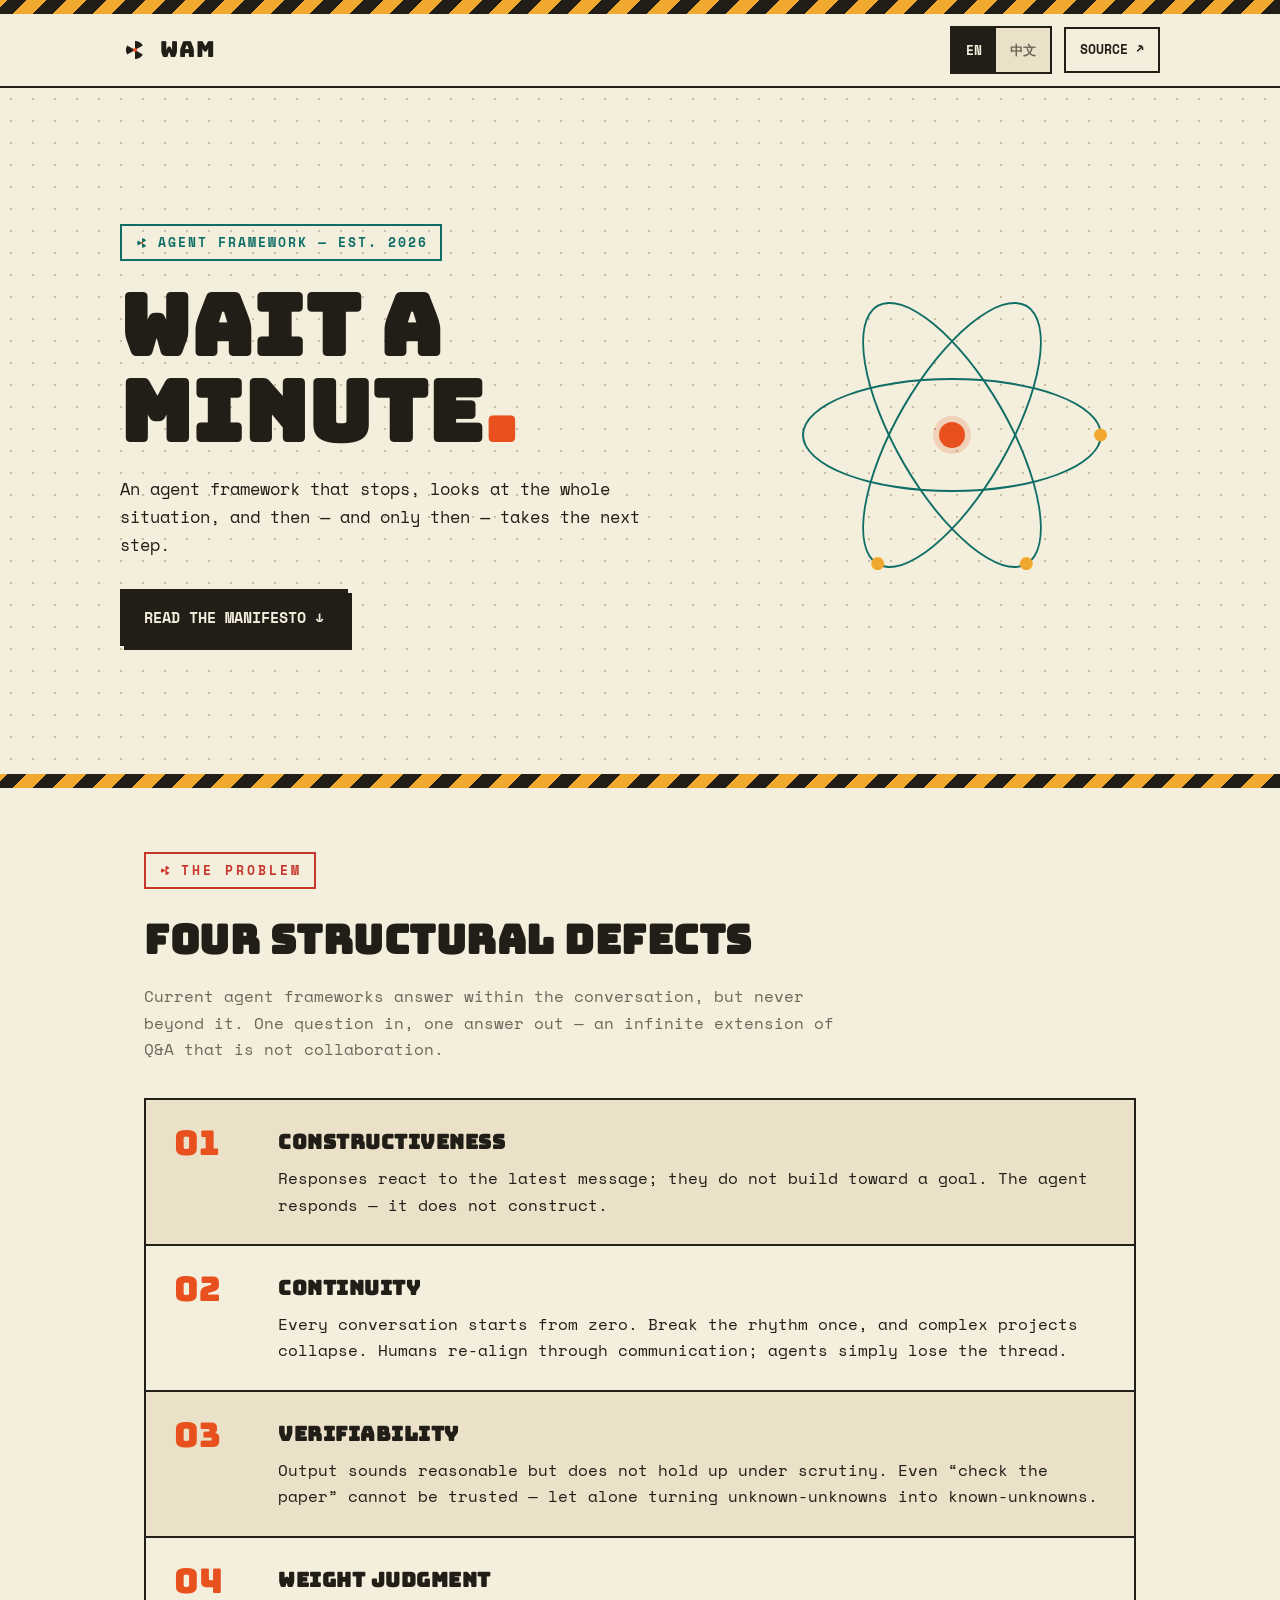
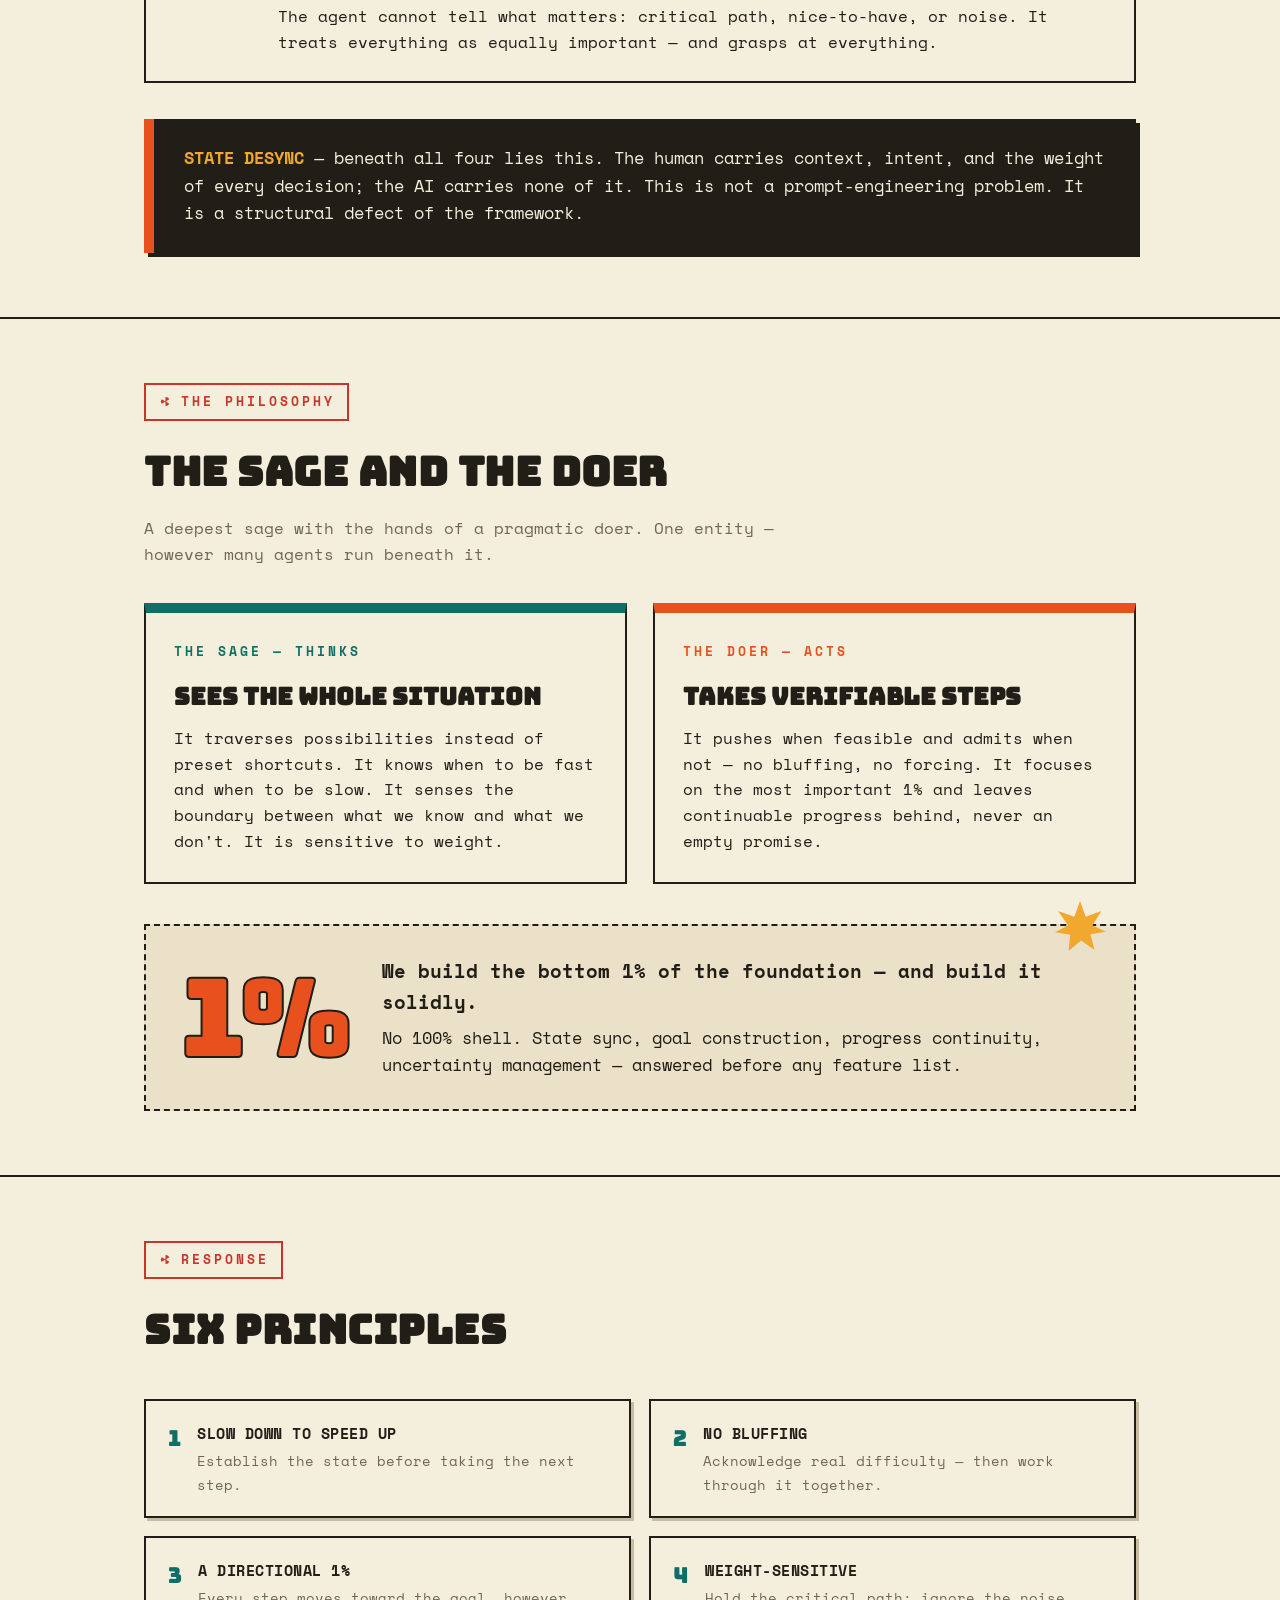
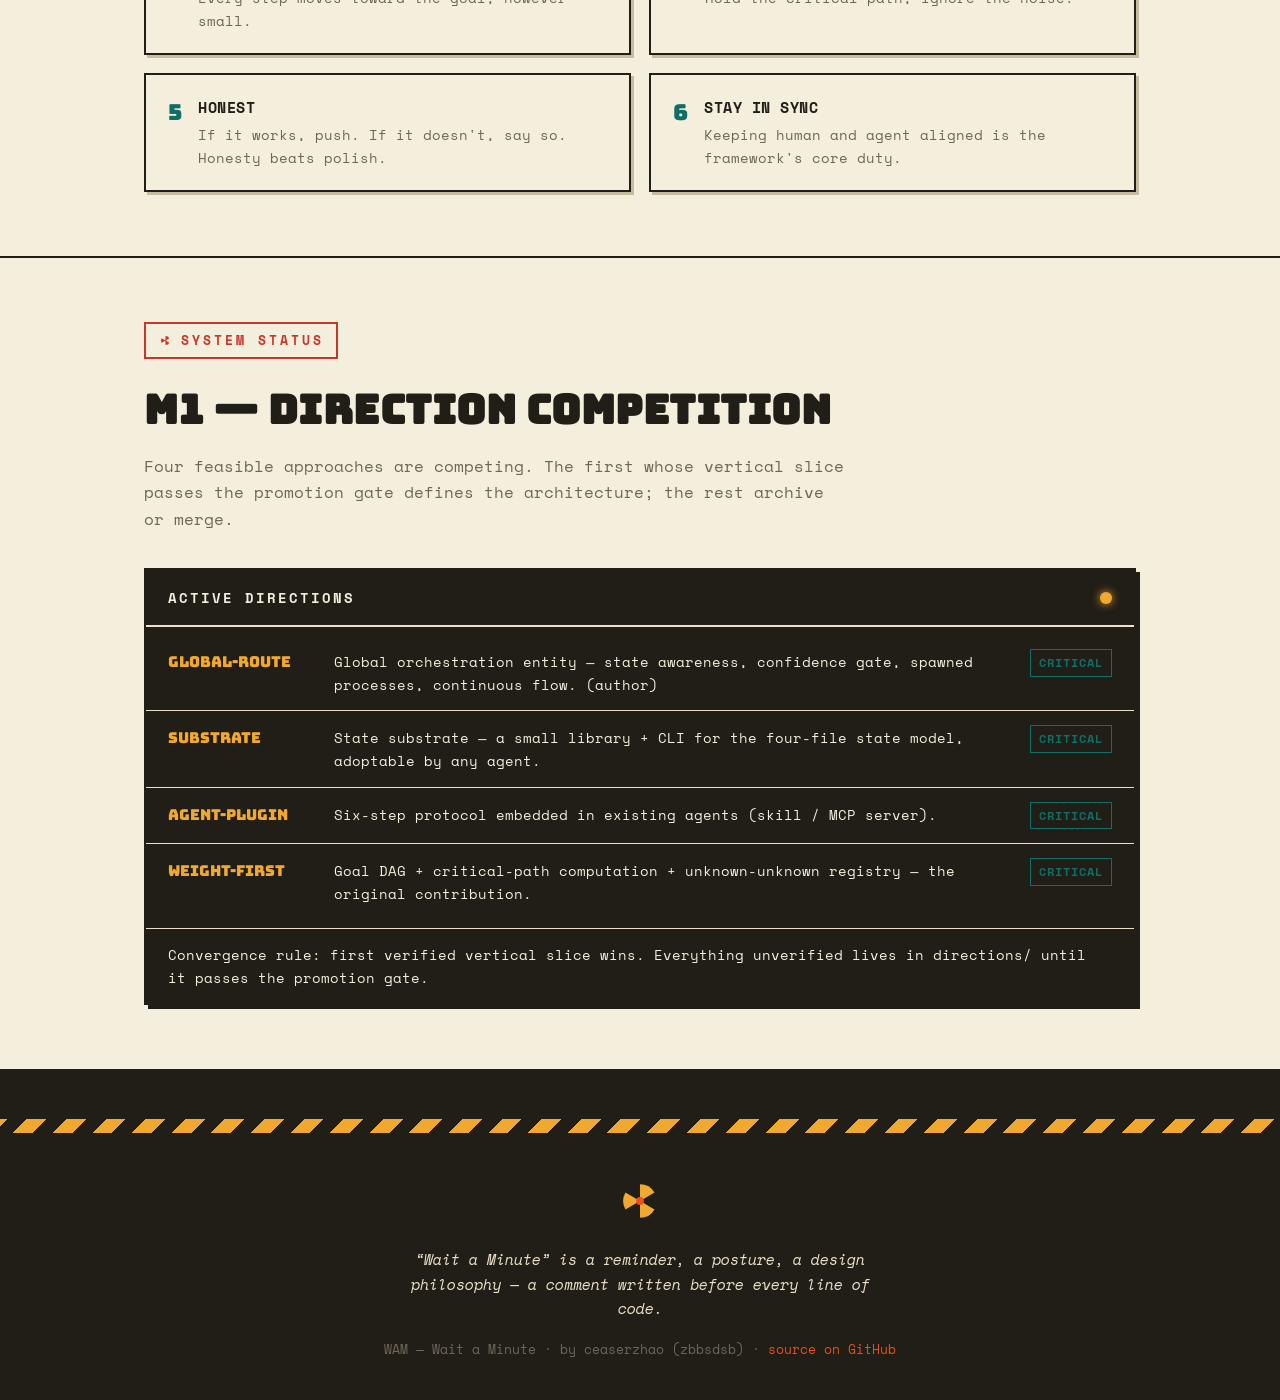
==== site/index.html @ 80192666 "Public site: bilingual (EN/中文) atompunk landing page (site/index.html) + README link" ====
<!DOCTYPE html>
<html lang="en">
<head>
<meta charset="UTF-8">
<meta name="viewport" content="width=device-width, initial-scale=1.0">
<meta name="description" content="WAM — Wait a Minute. An agent framework that stops, looks at the whole situation, and only then takes the next step.">
<title>WAM — Wait a Minute</title>
<link rel="preconnect" href="https://fonts.googleapis.com">
<link rel="preconnect" href="https://fonts.gstatic.com" crossorigin>
<link href="https://fonts.googleapis.com/css2?family=Bungee&family=Space+Mono:ital,wght@0,400;0,700;1,400&display=swap" rel="stylesheet">
<style>
  :root{
    --paper:#F4EEDC; --paper-2:#EAE1C8; --ink:#211D17; --muted:#6E6658;
    --line:#C7BCA0; --orange:#E8501E; --teal:#0F6E66; --amber:#F0A92E; --red:#C7352B;
    --mono:'Space Mono','Noto Sans SC','Microsoft YaHei',monospace;
    --display:'Bungee','Noto Sans SC','Microsoft YaHei',sans-serif;
    --shadow:4px 4px 0 var(--ink);
  }
  *{margin:0;padding:0;box-sizing:border-box;}
  html{scroll-behavior:smooth;}
  body{background:var(--paper);color:var(--ink);font-family:var(--mono);line-height:1.65;font-size:16px;}
  ::selection{background:var(--orange);color:var(--paper);}
  .container{max-width:1040px;margin:0 auto;padding:0 24px;}

  /* ---------- hazard stripes ---------- */
  .hazard{height:14px;background:repeating-linear-gradient(-45deg,var(--ink) 0 14px,var(--amber) 14px 28px);}

  /* ---------- top bar ---------- */
  .topbar{border-bottom:2px solid var(--ink);background:var(--paper);position:sticky;top:0;z-index:50;}
  .topbar-inner{display:flex;align-items:center;justify-content:space-between;gap:16px;padding:12px 0;}
  .brand{display:flex;align-items:center;gap:10px;text-decoration:none;color:var(--ink);}
  .brand svg{width:30px;height:30px;flex:none;}
  .brand-name{font-family:var(--display);font-size:22px;letter-spacing:1px;}
  .topbar-right{display:flex;align-items:center;gap:12px;}
  .lang-toggle{display:flex;border:2px solid var(--ink);background:var(--paper-2);}
  .lang-toggle button{font-family:var(--mono);font-weight:700;font-size:13px;padding:10px 14px;background:transparent;border:none;cursor:pointer;color:var(--muted);min-height:44px;}
  .lang-toggle button.active{background:var(--ink);color:var(--paper);}
  .gh-link{font-weight:700;font-size:13px;color:var(--ink);text-decoration:none;border:2px solid var(--ink);padding:10px 14px;min-height:44px;display:inline-flex;align-items:center;background:var(--paper);}
  .gh-link:hover{background:var(--orange);color:var(--paper);box-shadow:var(--shadow);transform:translate(-2px,-2px);}

  /* ---------- hero ---------- */
  .hero{position:relative;overflow:hidden;border-bottom:2px solid var(--ink);
    background-image:radial-gradient(var(--line) 1.2px, transparent 1.2px);background-size:22px 22px;}
  .hero-inner{position:relative;padding:72px 0 64px;display:grid;grid-template-columns:1.4fr 1fr;gap:40px;align-items:center;}
  .hero-kicker{display:inline-flex;align-items:center;gap:8px;font-size:13px;font-weight:700;letter-spacing:2px;color:var(--teal);border:2px solid var(--teal);padding:6px 12px;margin-bottom:22px;}
  .hero-kicker svg{width:16px;height:16px;}
  .hero h1{font-family:var(--display);font-size:clamp(44px,7vw,84px);line-height:1.02;text-transform:uppercase;letter-spacing:1px;}
  .hero h1 .dot{color:var(--orange);}
  .hero .tagline{margin-top:20px;font-size:17px;max-width:52ch;color:var(--ink);}
  .hero .cta{margin-top:30px;display:inline-flex;align-items:center;gap:10px;font-family:var(--mono);font-weight:700;font-size:15px;text-decoration:none;color:var(--paper);background:var(--ink);border:2px solid var(--ink);padding:14px 22px;box-shadow:var(--shadow);}
  .hero .cta:hover{background:var(--orange);border-color:var(--orange);transform:translate(-2px,-2px);box-shadow:6px 6px 0 var(--ink);}

  /* atom */
  .atom{justify-self:center;width:min(300px,70vw);aspect-ratio:1;position:relative;}
  .atom .nucleus{position:absolute;inset:0;margin:auto;width:26px;height:26px;border-radius:50%;background:var(--orange);box-shadow:0 0 0 6px rgba(232,80,30,.18);z-index:2;}
  .orbit-wrap{position:absolute;inset:0;}
  .orbit-wrap.a{transform:rotate(0deg);} .orbit-wrap.b{transform:rotate(60deg);} .orbit-wrap.c{transform:rotate(120deg);}
  .orbit{position:absolute;inset:0;width:100%;height:38%;top:31%;border:2px solid var(--teal);border-radius:50%;}
  .orbit::before{content:"";position:absolute;right:-7px;top:50%;width:13px;height:13px;border-radius:50%;background:var(--amber);transform:translateY(-50%);}
  .orbit-wrap.a .orbit{animation:spin 7s linear infinite;}
  .orbit-wrap.b .orbit{animation:spin 9s linear infinite reverse;}
  .orbit-wrap.c .orbit{animation:spin 11s linear infinite;}
  @keyframes spin{to{transform:rotate(360deg);}}
  @media (prefers-reduced-motion:reduce){.orbit{animation:none !important;}}

  /* ---------- sections ---------- */
  section{padding:64px 0;border-bottom:2px solid var(--ink);}
  .section-tag{display:inline-flex;align-items:center;gap:8px;font-size:13px;font-weight:700;letter-spacing:3px;color:var(--red);border:2px solid var(--red);padding:6px 12px;}
  .section-tag svg{width:15px;height:15px;}
  h2.section-title{font-family:var(--display);font-size:clamp(26px,3.6vw,40px);margin-top:18px;text-transform:uppercase;letter-spacing:.5px;}
  .section-sub{margin-top:10px;color:var(--muted);max-width:70ch;}

  /* ---------- defects ---------- */
  .defects{list-style:none;margin-top:36px;display:grid;gap:0;border:2px solid var(--ink);}
  .defects li{display:grid;grid-template-columns:84px 1fr;gap:20px;padding:26px 28px;border-bottom:2px solid var(--ink);background:var(--paper);}
  .defects li:last-child{border-bottom:none;}
  .defects li:nth-child(odd){background:var(--paper-2);}
  .defects .num{font-family:var(--display);font-size:34px;color:var(--orange);line-height:1;}
  .defects h3{font-family:var(--display);font-size:20px;letter-spacing:.5px;margin-bottom:6px;text-transform:uppercase;}
  .defects p{color:var(--ink);}
  .defects .zh-sub{display:block;color:var(--muted);font-size:14px;}

  .callout{margin-top:36px;background:var(--ink);color:var(--paper);border-left:10px solid var(--orange);padding:26px 30px;font-size:16.5px;box-shadow:var(--shadow);}
  .callout strong{color:var(--amber);}

  /* ---------- philosophy ---------- */
  .philosophy-grid{display:grid;grid-template-columns:1fr 1fr;gap:26px;margin-top:36px;}
  .panel{border:2px solid var(--ink);padding:28px;position:relative;background:var(--paper);}
  .panel.sage{border-top:10px solid var(--teal);}
  .panel.doer{border-top:10px solid var(--orange);}
  .panel .role{font-size:13px;font-weight:700;letter-spacing:3px;margin-bottom:14px;}
  .panel.sage .role{color:var(--teal);}
  .panel.doer .role{color:var(--orange);}
  .panel h3{font-family:var(--display);font-size:24px;text-transform:uppercase;margin-bottom:10px;}
  .panel p{font-size:15.5px;}
  .panel .zh-sub{display:block;color:var(--muted);font-size:14px;margin-top:8px;}

  .one-pct{margin-top:40px;display:grid;grid-template-columns:auto 1fr;gap:30px;align-items:center;border:2px dashed var(--ink);padding:30px 34px;background:var(--paper-2);position:relative;}
  .one-pct .big{font-family:var(--display);font-size:clamp(64px,9vw,110px);line-height:.9;color:var(--orange);-webkit-text-stroke:2px var(--ink);}
  .one-pct .text{font-size:16.5px;}
  .one-pct .text strong{display:block;font-size:19px;margin-bottom:6px;}
  .starburst{position:absolute;top:-26px;right:28px;width:52px;height:52px;color:var(--amber);}

  /* ---------- principles ---------- */
  .principles{list-style:none;margin-top:36px;display:grid;grid-template-columns:1fr 1fr;gap:18px;}
  .principles li{border:2px solid var(--ink);background:var(--paper);padding:20px 22px;display:flex;gap:16px;box-shadow:3px 3px 0 var(--line);}
  .principles .idx{font-family:var(--display);font-size:22px;color:var(--teal);flex:none;}
  .principles h3{font-size:15px;font-weight:700;text-transform:uppercase;letter-spacing:.5px;}
  .principles p{font-size:14px;color:var(--muted);margin-top:4px;}
  .principles .zh-sub{display:block;}

  /* ---------- status ---------- */
  .status-block{border:2px solid var(--ink);background:var(--ink);color:var(--paper);margin-top:36px;box-shadow:var(--shadow);}
  .status-head{display:flex;align-items:center;justify-content:space-between;gap:12px;padding:16px 22px;border-bottom:2px solid var(--paper-2);}
  .status-head .led{width:12px;height:12px;border-radius:50%;background:var(--amber);box-shadow:0 0 10px var(--amber);animation:blink 1.6s steps(2) infinite;}
  @keyframes blink{50%{opacity:.25;}}
  .status-head .st{font-weight:700;letter-spacing:2px;font-size:14px;}
  .status-body{padding:8px 0;}
  .dir-row{display:grid;grid-template-columns:150px 1fr auto;gap:16px;align-items:baseline;padding:14px 22px;border-bottom:1px solid var(--paper-2);}
  .dir-row:last-child{border-bottom:none;}
  .dir-row .name{font-family:var(--display);font-size:15px;color:var(--amber);}
  .dir-row .desc{font-size:14px;color:var(--paper);}
  .dir-row .w{font-size:12px;font-weight:700;letter-spacing:1px;color:var(--teal);border:1px solid var(--teal);padding:3px 8px;white-space:nowrap;}
  .status-foot{padding:14px 22px;font-size:14px;border-top:1px solid var(--paper-2);color:var(--paper);}

  /* ---------- footer ---------- */
  footer{padding:48px 0 0;background:var(--ink);color:var(--paper);}
  .footer-inner{display:flex;flex-direction:column;gap:18px;align-items:center;text-align:center;padding-bottom:40px;}
  .footer-inner .trefoil{width:56px;height:56px;color:var(--amber);}
  .footer-quote{font-size:15px;font-style:italic;color:var(--paper-2);max-width:56ch;}
  .footer-meta{font-size:13px;color:var(--muted);}
  .footer-meta a{color:var(--orange);text-decoration:none;}
  .footer-meta a:hover{text-decoration:underline;}

  /* ---------- responsive ---------- */
  @media (max-width:840px){
    .hero-inner{grid-template-columns:1fr;padding:48px 0;}
    .atom{order:-1;width:min(240px,60vw);}
    .philosophy-grid{grid-template-columns:1fr;}
    .principles{grid-template-columns:1fr;}
    .dir-row{grid-template-columns:1fr;gap:4px;}
    .defects li{grid-template-columns:1fr;gap:10px;padding:20px;}
    .one-pct{grid-template-columns:1fr;gap:12px;}
  }
</style>
</head>
<body>

<div class="hazard"></div>

<header class="topbar">
  <div class="container topbar-inner">
    <a class="brand" href="#top" aria-label="WAM home">
      <svg viewBox="0 0 100 100" aria-hidden="true">
        <g fill="currentColor">
          <path d="M50 50 L50 20 A30 30 0 0 1 75.98 35 Z"/>
          <path d="M50 50 L50 20 A30 30 0 0 1 75.98 35 Z" transform="rotate(120 50 50)"/>
          <path d="M50 50 L50 20 A30 30 0 0 1 75.98 35 Z" transform="rotate(240 50 50)"/>
        </g>
        <circle cx="50" cy="50" r="7" fill="var(--orange)"/>
      </svg>
      <span class="brand-name">WAM</span>
    </a>
    <div class="topbar-right">
      <div class="lang-toggle" role="group" aria-label="Language">
        <button id="lang-en" type="button" onclick="setLang('en')">EN</button>
        <button id="lang-zh" type="button" onclick="setLang('zh')">中文</button>
      </div>
      <a class="gh-link" href="https://github.com/zbbsdsb/WAM-Framework" target="_blank" rel="noopener" data-en="SOURCE ↗" data-zh="源码 ↗">SOURCE ↗</a>
    </div>
  </div>
</header>

<main id="top">

  <!-- ============ HERO ============ -->
  <section class="hero" style="border-bottom:none;">
    <div class="container hero-inner">
      <div>
        <span class="hero-kicker">
          <svg viewBox="0 0 100 100" aria-hidden="true"><g fill="currentColor"><path d="M50 50 L50 20 A30 30 0 0 1 75.98 35 Z"/><path d="M50 50 L50 20 A30 30 0 0 1 75.98 35 Z" transform="rotate(120 50 50)"/><path d="M50 50 L50 20 A30 30 0 0 1 75.98 35 Z" transform="rotate(240 50 50)"/></g><circle cx="50" cy="50" r="7" fill="var(--orange)"/></svg>
          <span data-en="AGENT FRAMEWORK — EST. 2026" data-zh="智能体框架 — 成立于 2026">AGENT FRAMEWORK — EST. 2026</span>
        </span>
        <h1 data-en="Wait a Minute<span class=&quot;dot&quot;>.</span>" data-zh="等一下<span class=&quot;dot&quot;>。</span>">Wait a Minute<span class="dot">.</span></h1>
        <p class="tagline" data-en="An agent framework that stops, looks at the whole situation, and then — and only then — takes the next step." data-zh="一个智能体框架：先停下来，看清整个局面，然后——只有然后——才迈出下一步。">An agent framework that stops, looks at the whole situation, and then — and only then — takes the next step.</p>
        <a class="cta" href="#problem" data-en="READ THE MANIFESTO ↓" data-zh="阅读宣言 ↓">READ THE MANIFESTO ↓</a>
      </div>
      <div class="atom" aria-hidden="true">
        <div class="orbit-wrap a"><div class="orbit"></div></div>
        <div class="orbit-wrap b"><div class="orbit"></div></div>
        <div class="orbit-wrap c"><div class="orbit"></div></div>
        <div class="nucleus"></div>
      </div>
    </div>
  </section>
  <div class="hazard"></div>

  <!-- ============ PROBLEM ============ -->
  <section id="problem">
    <div class="container">
      <span class="section-tag">
        <svg viewBox="0 0 100 100" aria-hidden="true"><g fill="currentColor"><path d="M50 50 L50 20 A30 30 0 0 1 75.98 35 Z"/><path d="M50 50 L50 20 A30 30 0 0 1 75.98 35 Z" transform="rotate(120 50 50)"/><path d="M50 50 L50 20 A30 30 0 0 1 75.98 35 Z" transform="rotate(240 50 50)"/></g><circle cx="50" cy="50" r="7" fill="var(--orange)"/></svg>
        <span data-en="THE PROBLEM" data-zh="问题">THE PROBLEM</span>
      </span>
      <h2 class="section-title" data-en="Four structural defects" data-zh="四重结构性缺陷">Four structural defects</h2>
      <p class="section-sub" data-en="Current agent frameworks answer within the conversation, but never beyond it. One question in, one answer out — an infinite extension of Q&amp;A that is not collaboration." data-zh="现有框架在对话内部回答，却从未超越对话。一问一答的无限延伸，看起来像协作，其实不是。">Current agent frameworks answer within the conversation, but never beyond it. One question in, one answer out — an infinite extension of Q&amp;A that is not collaboration.</p>

      <ol class="defects">
        <li>
          <span class="num">01</span>
          <div>
            <h3 data-en="Constructiveness" data-zh="建构性">Constructiveness</h3>
            <p data-en="Responses react to the latest message; they do not build toward a goal. The agent responds — it does not construct." data-zh="回答停留在单次对话的反应层面，缺乏对目标的逐步构建。它不“建设”，它只是“回应”。">Responses react to the latest message; they do not build toward a goal. The agent responds — it does not construct.</p>
          </div>
        </li>
        <li>
          <span class="num">02</span>
          <div>
            <h3 data-en="Continuity" data-zh="连续性">Continuity</h3>
            <p data-en="Every conversation starts from zero. Break the rhythm once, and complex projects collapse. Humans re-align through communication; agents simply lose the thread." data-zh="每次对话几乎从零开始。节奏被打乱后，复杂项目的后续推进基本泡汤。人类可以通过沟通重新对齐，AI 却做不到。">Every conversation starts from zero. Break the rhythm once, and complex projects collapse. Humans re-align through communication; agents simply lose the thread.</p>
          </div>
        </li>
        <li>
          <span class="num">03</span>
          <div>
            <h3 data-en="Verifiability" data-zh="真实可行性">Verifiability</h3>
            <p data-en="Output sounds reasonable but does not hold up under scrutiny. Even “check the paper” cannot be trusted — let alone turning unknown-unknowns into known-unknowns." data-zh="输出听起来合理，但经不起推敲。连“查论文”都难以保证准确，更不用说在设计复杂项目时把未知的未知转化为已知的未知。">Output sounds reasonable but does not hold up under scrutiny. Even “check the paper” cannot be trusted — let alone turning unknown-unknowns into known-unknowns.</p>
          </div>
        </li>
        <li>
          <span class="num">04</span>
          <div>
            <h3 data-en="Weight judgment" data-zh="对权重的判断">Weight judgment</h3>
            <p data-en="The agent cannot tell what matters: critical path, nice-to-have, or noise. It treats everything as equally important — and grasps at everything." data-zh="AI 无法区分重要程度的差别：关键路径、锦上添花、还是噪音。它对所有输入一视同仁，于是抓不住重点。">The agent cannot tell what matters: critical path, nice-to-have, or noise. It treats everything as equally important — and grasps at everything.</p>
          </div>
        </li>
      </ol>

      <div class="callout">
        <p><strong data-en="STATE DESYNC" data-zh="状态不同步">STATE DESYNC</strong>
        <span data-en=" — beneath all four lies this. The human carries context, intent, and the weight of every decision; the AI carries none of it. This is not a prompt-engineering problem. It is a structural defect of the framework." data-zh="——潜藏在四者之下。人带着上下文、意图的分量、每个决策背后的权衡；AI 什么都不知道。这不是提示工程能解决的问题。这是框架层面的结构性缺陷。"> — beneath all four lies this. The human carries context, intent, and the weight of every decision; the AI carries none of it. This is not a prompt-engineering problem. It is a structural defect of the framework.</span></p>
      </div>
    </div>
  </section>

  <!-- ============ PHILOSOPHY ============ -->
  <section id="philosophy">
    <div class="container">
      <span class="section-tag">
        <svg viewBox="0 0 100 100" aria-hidden="true"><g fill="currentColor"><path d="M50 50 L50 20 A30 30 0 0 1 75.98 35 Z"/><path d="M50 50 L50 20 A30 30 0 0 1 75.98 35 Z" transform="rotate(120 50 50)"/><path d="M50 50 L50 20 A30 30 0 0 1 75.98 35 Z" transform="rotate(240 50 50)"/></g><circle cx="50" cy="50" r="7" fill="var(--orange)"/></svg>
        <span data-en="THE PHILOSOPHY" data-zh="哲学">THE PHILOSOPHY</span>
      </span>
      <h2 class="section-title" data-en="The sage and the doer" data-zh="智者与实干家">The sage and the doer</h2>
      <p class="section-sub" data-en="A deepest sage with the hands of a pragmatic doer. One entity — however many agents run beneath it." data-zh="最深邃的智者，拥有一双实事求是的实干家的手。无论底层是几个智能体，呈现给用户的始终是同一个实体。">A deepest sage with the hands of a pragmatic doer. One entity — however many agents run beneath it.</p>

      <div class="philosophy-grid">
        <div class="panel sage">
          <div class="role" data-en="THE SAGE — THINKS" data-zh="智者——负责思考">THE SAGE — THINKS</div>
          <h3 data-en="Sees the whole situation" data-zh="看到整个局面">Sees the whole situation</h3>
          <p data-en="It traverses possibilities instead of preset shortcuts. It knows when to be fast and when to be slow. It senses the boundary between what we know and what we don't. It is sensitive to weight." data-zh="它遍历所有可能性，而不是预设捷径。它知道何时该快、何时该慢。它感知“我们知道什么”和“我们不知道什么”之间的边界。它对权重保持敏感。">It traverses possibilities instead of preset shortcuts. It knows when to be fast and when to be slow. It senses the boundary between what we know and what we don't. It is sensitive to weight.</p>
        </div>
        <div class="panel doer">
          <div class="role" data-en="THE DOER — ACTS" data-zh="实干家——负责行动">THE DOER — ACTS</div>
          <h3 data-en="Takes verifiable steps" data-zh="只做可验证的一步">Takes verifiable steps</h3>
          <p data-en="It pushes when feasible and admits when not — no bluffing, no forcing. It focuses on the most important 1% and leaves continuable progress behind, never an empty promise." data-zh="可行就推进，不可行就承认——不糊弄，不硬推。它只聚焦当前最重要的 1%，每一步都留下可延续的进展，而不是一张空头支票。">It pushes when feasible and admits when not — no bluffing, no forcing. It focuses on the most important 1% and leaves continuable progress behind, never an empty promise.</p>
        </div>
      </div>

      <div class="one-pct">
        <svg class="starburst" viewBox="0 0 100 100" aria-hidden="true">
          <polygon points="50,2 61,32 91,21 74,49 100,61 70,66 78,96 52,78 28,98 31,67 2,62 27,49 8,21 39,32" fill="currentColor"/>
        </svg>
        <div class="big">1%</div>
        <div class="text">
          <strong data-en="We build the bottom 1% of the foundation — and build it solidly." data-zh="只做底座的 1%，但把这 1% 做扎实。">We build the bottom 1% of the foundation — and build it solidly.</strong>
          <span data-en="No 100% shell. State sync, goal construction, progress continuity, uncertainty management — answered before any feature list." data-zh="不做 100% 的空壳。状态如何同步、目标如何构建、进展如何延续、不确定性如何管理——在任何一个功能清单之前，先回答这些。">No 100% shell. State sync, goal construction, progress continuity, uncertainty management — answered before any feature list.</span>
        </div>
      </div>
    </div>
  </section>

  <!-- ============ PRINCIPLES ============ -->
  <section id="principles">
    <div class="container">
      <span class="section-tag">
        <svg viewBox="0 0 100 100" aria-hidden="true"><g fill="currentColor"><path d="M50 50 L50 20 A30 30 0 0 1 75.98 35 Z"/><path d="M50 50 L50 20 A30 30 0 0 1 75.98 35 Z" transform="rotate(120 50 50)"/><path d="M50 50 L50 20 A30 30 0 0 1 75.98 35 Z" transform="rotate(240 50 50)"/></g><circle cx="50" cy="50" r="7" fill="var(--orange)"/></svg>
        <span data-en="RESPONSE" data-zh="回应">RESPONSE</span>
      </span>
      <h2 class="section-title" data-en="Six principles" data-zh="六条原则">Six principles</h2>
      <ul class="principles">
        <li><span class="idx">1</span><div><h3 data-en="Slow down to speed up" data-zh="慢下来，才能快起来">Slow down to speed up</h3><p data-en="Establish the state before taking the next step." data-zh="先搞清楚状态，再迈出下一步。">Establish the state before taking the next step.</p></div></li>
        <li><span class="idx">2</span><div><h3 data-en="No bluffing" data-zh="不糊弄">No bluffing</h3><p data-en="Acknowledge real difficulty — then work through it together." data-zh="承认真正的困难，然后和用户一起研究。">Acknowledge real difficulty — then work through it together.</p></div></li>
        <li><span class="idx">3</span><div><h3 data-en="A directional 1%" data-zh="做有方向的 1%">A directional 1%</h3><p data-en="Every step moves toward the goal, however small." data-zh="每一步都向目标靠近，即使步伐很小。">Every step moves toward the goal, however small.</p></div></li>
        <li><span class="idx">4</span><div><h3 data-en="Weight-sensitive" data-zh="对权重敏感">Weight-sensitive</h3><p data-en="Hold the critical path; ignore the noise." data-zh="抓住关键路径，忽略噪音。">Hold the critical path; ignore the noise.</p></div></li>
        <li><span class="idx">5</span><div><h3 data-en="Honest" data-zh="实事求是">Honest</h3><p data-en="If it works, push. If it doesn't, say so. Honesty beats polish." data-zh="可行就推进，不可行就承认。诚实比完美更重要。">If it works, push. If it doesn't, say so. Honesty beats polish.</p></div></li>
        <li><span class="idx">6</span><div><h3 data-en="Stay in sync" data-zh="保持同步">Stay in sync</h3><p data-en="Keeping human and agent aligned is the framework's core duty." data-zh="让人和 AI 的状态始终对齐，是框架的核心职责。">Keeping human and agent aligned is the framework's core duty.</p></div></li>
      </ul>
    </div>
  </section>

  <!-- ============ STATUS ============ -->
  <section id="status">
    <div class="container">
      <span class="section-tag">
        <svg viewBox="0 0 100 100" aria-hidden="true"><g fill="currentColor"><path d="M50 50 L50 20 A30 30 0 0 1 75.98 35 Z"/><path d="M50 50 L50 20 A30 30 0 0 1 75.98 35 Z" transform="rotate(120 50 50)"/><path d="M50 50 L50 20 A30 30 0 0 1 75.98 35 Z" transform="rotate(240 50 50)"/></g><circle cx="50" cy="50" r="7" fill="var(--orange)"/></svg>
        <span data-en="SYSTEM STATUS" data-zh="系统状态">SYSTEM STATUS</span>
      </span>
      <h2 class="section-title" data-en="M1 — direction competition" data-zh="M1 — 方向竞争">M1 — direction competition</h2>
      <p class="section-sub" data-en="Four feasible approaches are competing. The first whose vertical slice passes the promotion gate defines the architecture; the rest archive or merge." data-zh="四个可行方案正在竞争。第一个通过晋升门（验证过的垂直切片）的定义架构，其余归档或合并。">Four feasible approaches are competing. The first whose vertical slice passes the promotion gate defines the architecture; the rest archive or merge.</p>

      <div class="status-block">
        <div class="status-head">
          <span class="st" data-en="ACTIVE DIRECTIONS" data-zh="进行中的方向">ACTIVE DIRECTIONS</span>
          <span class="led" aria-hidden="true"></span>
        </div>
        <div class="status-body">
          <div class="dir-row"><span class="name">global-route</span><span class="desc" data-en="Global orchestration entity — state awareness, confidence gate, spawned processes, continuous flow. (author)" data-zh="全局编排实体——状态感知、置信度门、派生进程、交互流延续。（作者）">Global orchestration entity — state awareness, confidence gate, spawned processes, continuous flow. (author)</span><span class="w">CRITICAL</span></div>
          <div class="dir-row"><span class="name">substrate</span><span class="desc" data-en="State substrate — a small library + CLI for the four-file state model, adoptable by any agent." data-zh="状态基板——四文件状态模型的小库 + CLI，任何 agent 都可采纳。">State substrate — a small library + CLI for the four-file state model, adoptable by any agent.</span><span class="w">CRITICAL</span></div>
          <div class="dir-row"><span class="name">agent-plugin</span><span class="desc" data-en="Six-step protocol embedded in existing agents (skill / MCP server)." data-zh="六步协议嵌入现有 agent（skill / MCP server）。">Six-step protocol embedded in existing agents (skill / MCP server).</span><span class="w">CRITICAL</span></div>
          <div class="dir-row"><span class="name">weight-first</span><span class="desc" data-en="Goal DAG + critical-path computation + unknown-unknown registry — the original contribution." data-zh="目标 DAG + 关键路径计算 + 未知清单——原创贡献点。">Goal DAG + critical-path computation + unknown-unknown registry — the original contribution.</span><span class="w">CRITICAL</span></div>
        </div>
        <div class="status-foot" data-en="Convergence rule: first verified vertical slice wins. Everything unverified lives in directions/ until it passes the promotion gate." data-zh="收敛规则：第一个验证过的垂直切片胜出。未验证的一切都待在 directions/，直到通过晋升门。">Convergence rule: first verified vertical slice wins. Everything unverified lives in directions/ until it passes the promotion gate.</div>
      </div>
    </div>
  </section>

</main>

<footer>
  <div class="hazard" style="margin-bottom:40px;"></div>
  <div class="container footer-inner">
    <svg class="trefoil" viewBox="0 0 100 100" aria-hidden="true">
      <g fill="currentColor">
        <path d="M50 50 L50 20 A30 30 0 0 1 75.98 35 Z"/>
        <path d="M50 50 L50 20 A30 30 0 0 1 75.98 35 Z" transform="rotate(120 50 50)"/>
        <path d="M50 50 L50 20 A30 30 0 0 1 75.98 35 Z" transform="rotate(240 50 50)"/>
      </g>
      <circle cx="50" cy="50" r="7" fill="var(--orange)"/>
    </svg>
    <p class="footer-quote" data-en="“Wait a Minute” is a reminder, a posture, a design philosophy — a comment written before every line of code." data-zh="“Wait a Minute” 是一个提醒，一种姿态，一种设计哲学——写在每一行代码前面的注释。">“Wait a Minute” is a reminder, a posture, a design philosophy — a comment written before every line of code.</p>
    <p class="footer-meta">WAM — Wait a Minute · <span data-en="by" data-zh="作者">by</span> ceaserzhao (zbbsdsb) · <a href="https://github.com/zbbsdsb/WAM-Framework" target="_blank" rel="noopener" data-en="source on GitHub" data-zh="源码在 GitHub">source on GitHub</a></p>
  </div>
</footer>

<script>
  var KEY = 'wam-lang';
  var lang = localStorage.getItem(KEY);
  if (!lang) lang = (navigator.language || 'en').toLowerCase().indexOf('zh') === 0 ? 'zh' : 'en';

  function applyLang(l) {
    document.documentElement.lang = l === 'zh' ? 'zh-CN' : 'en';
    document.querySelectorAll('[data-en]').forEach(function (el) {
      var t = el.getAttribute('data-' + l);
      if (t !== null) el.innerHTML = t;
    });
    document.title = l === 'zh' ? 'WAM — 等一下。' : 'WAM — Wait a Minute';
    document.getElementById('lang-en').classList.toggle('active', l === 'en');
    document.getElementById('lang-zh').classList.toggle('active', l === 'zh');
    localStorage.setItem(KEY, l);
  }
  function setLang(l) { applyLang(l); }
  applyLang(lang);
</script>
</body>
</html>
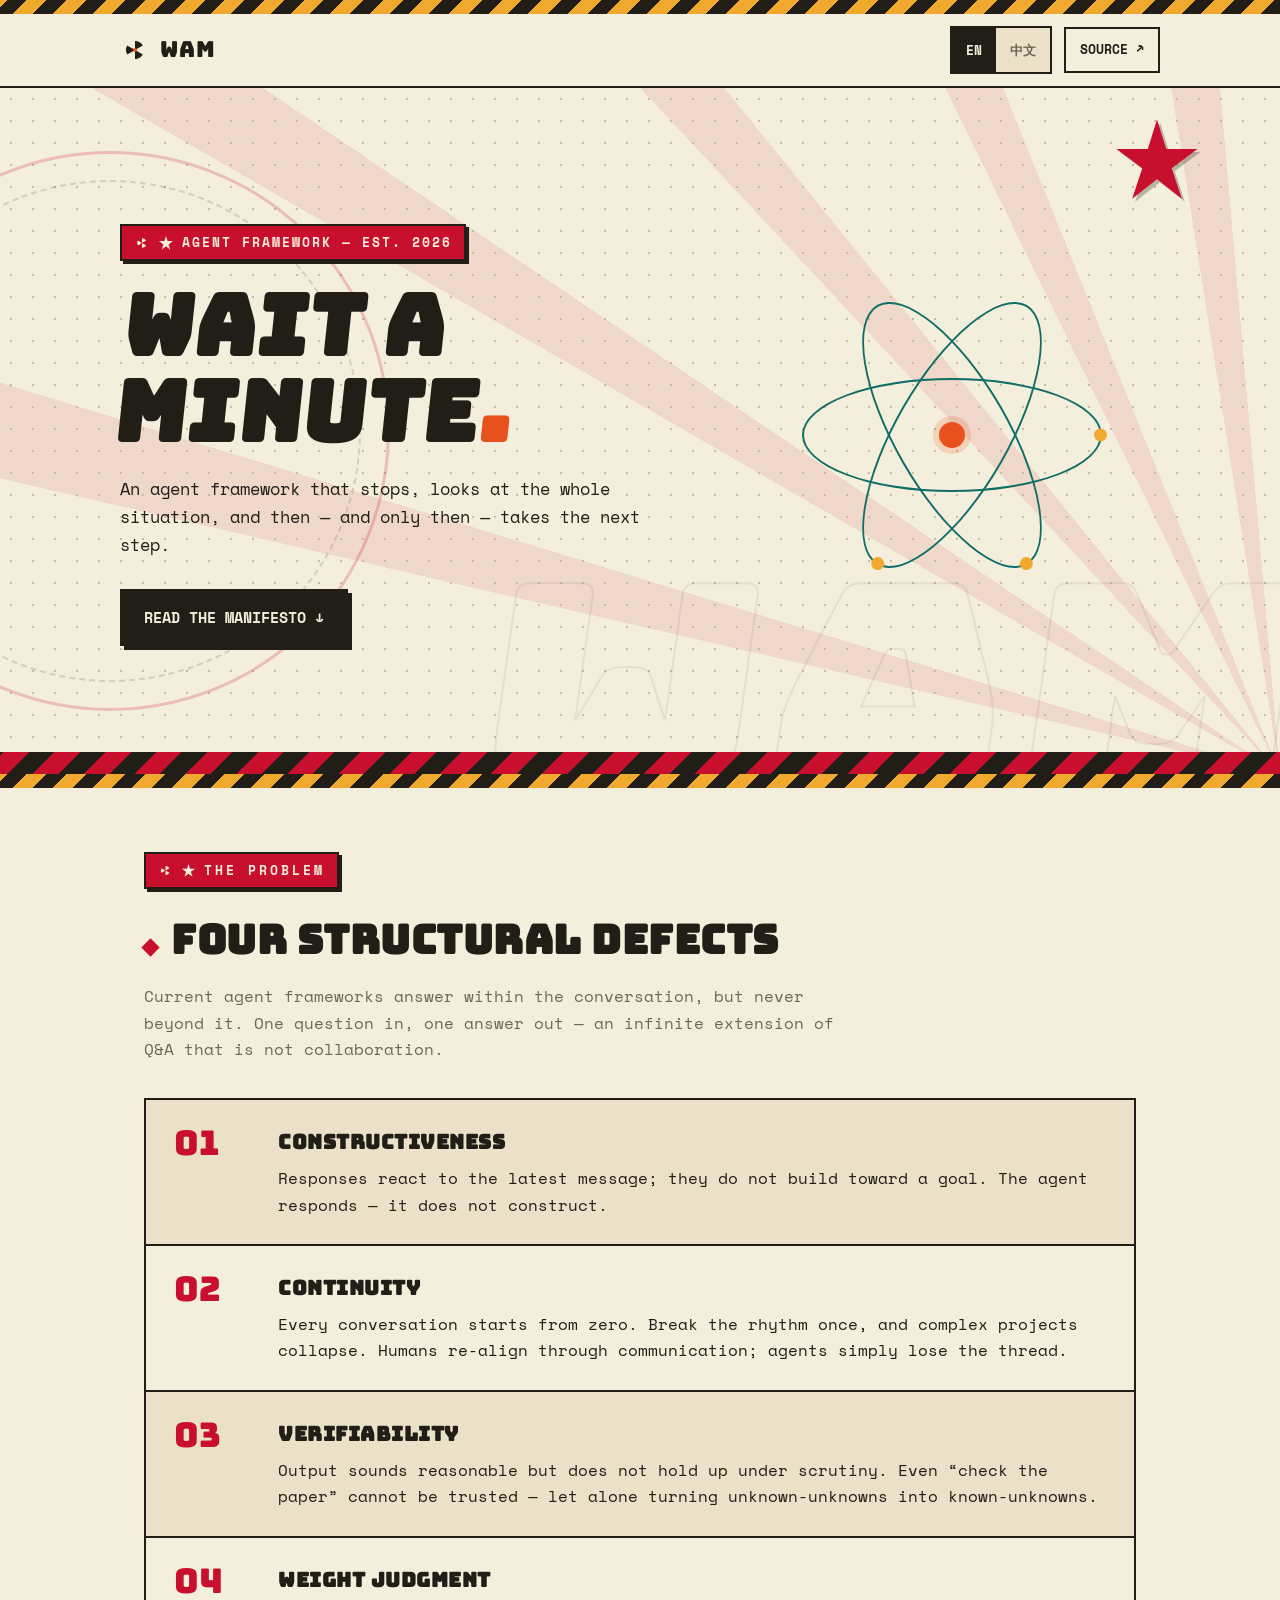
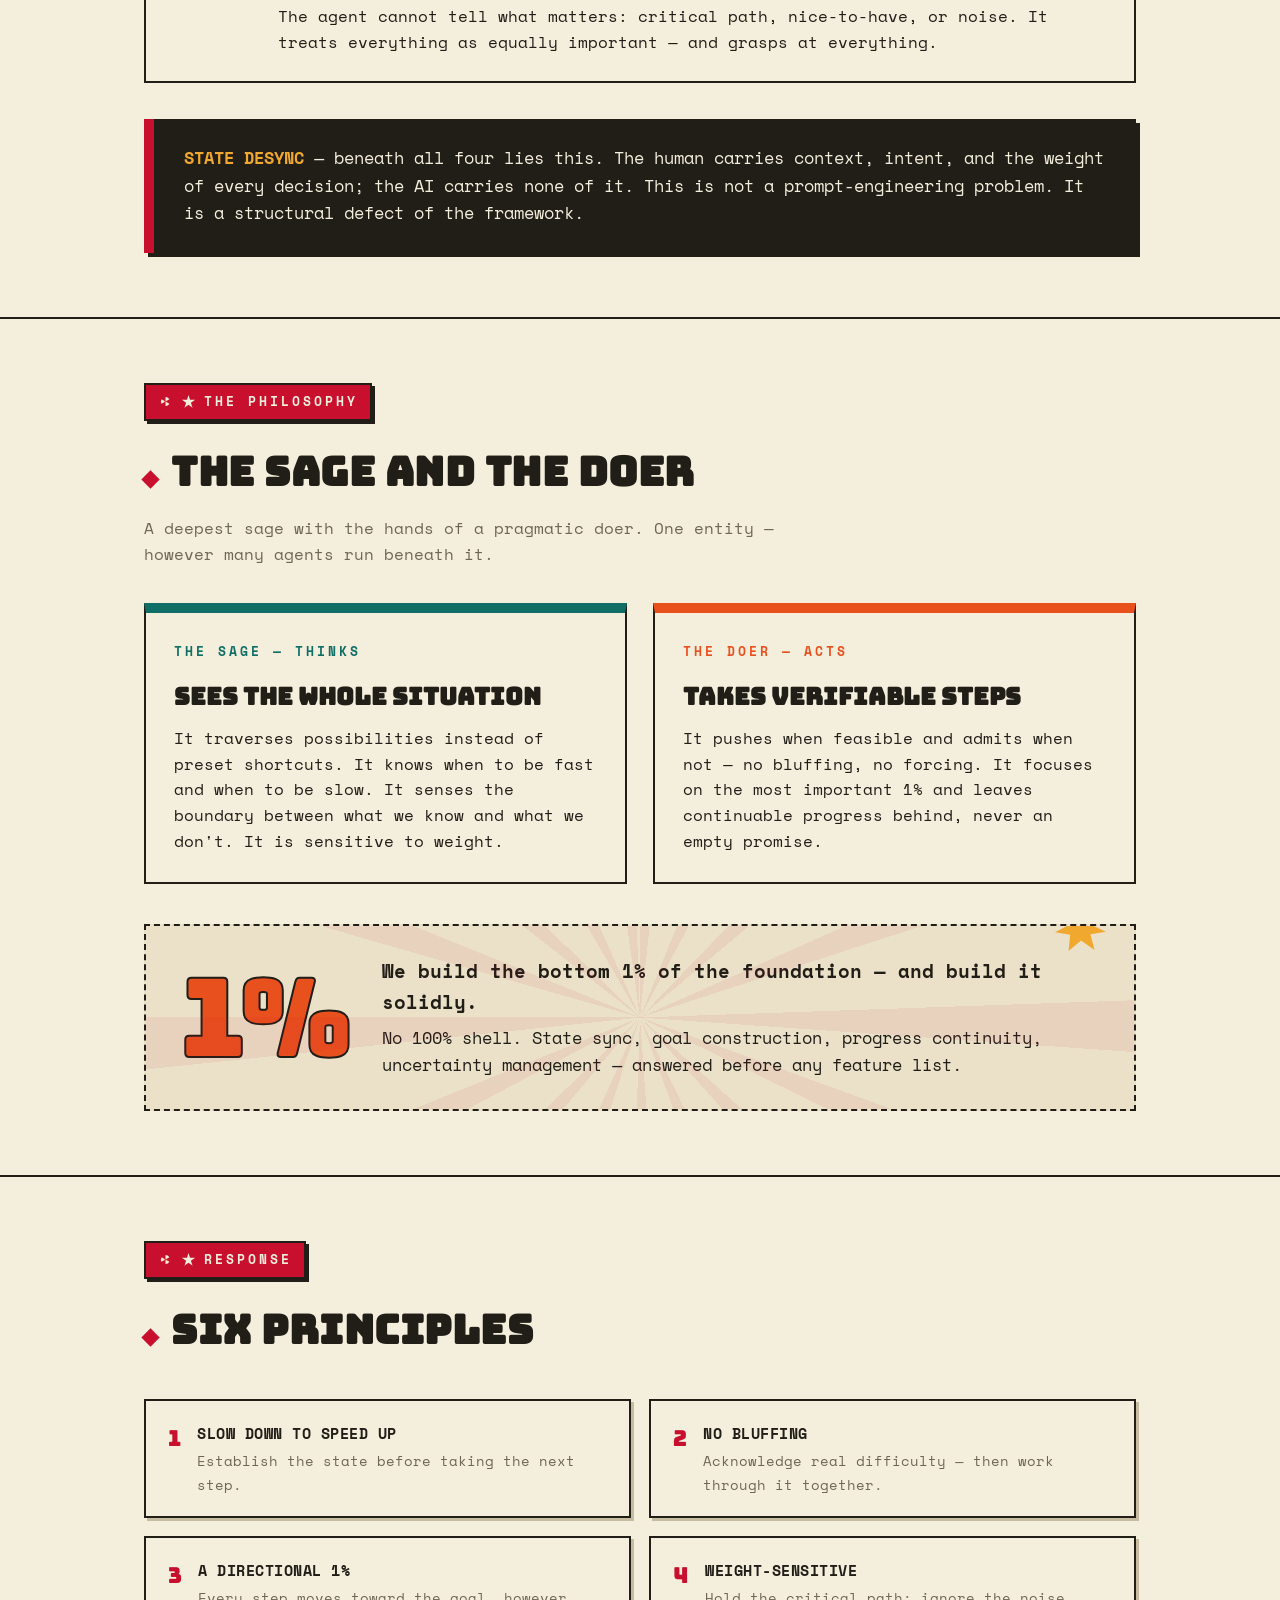
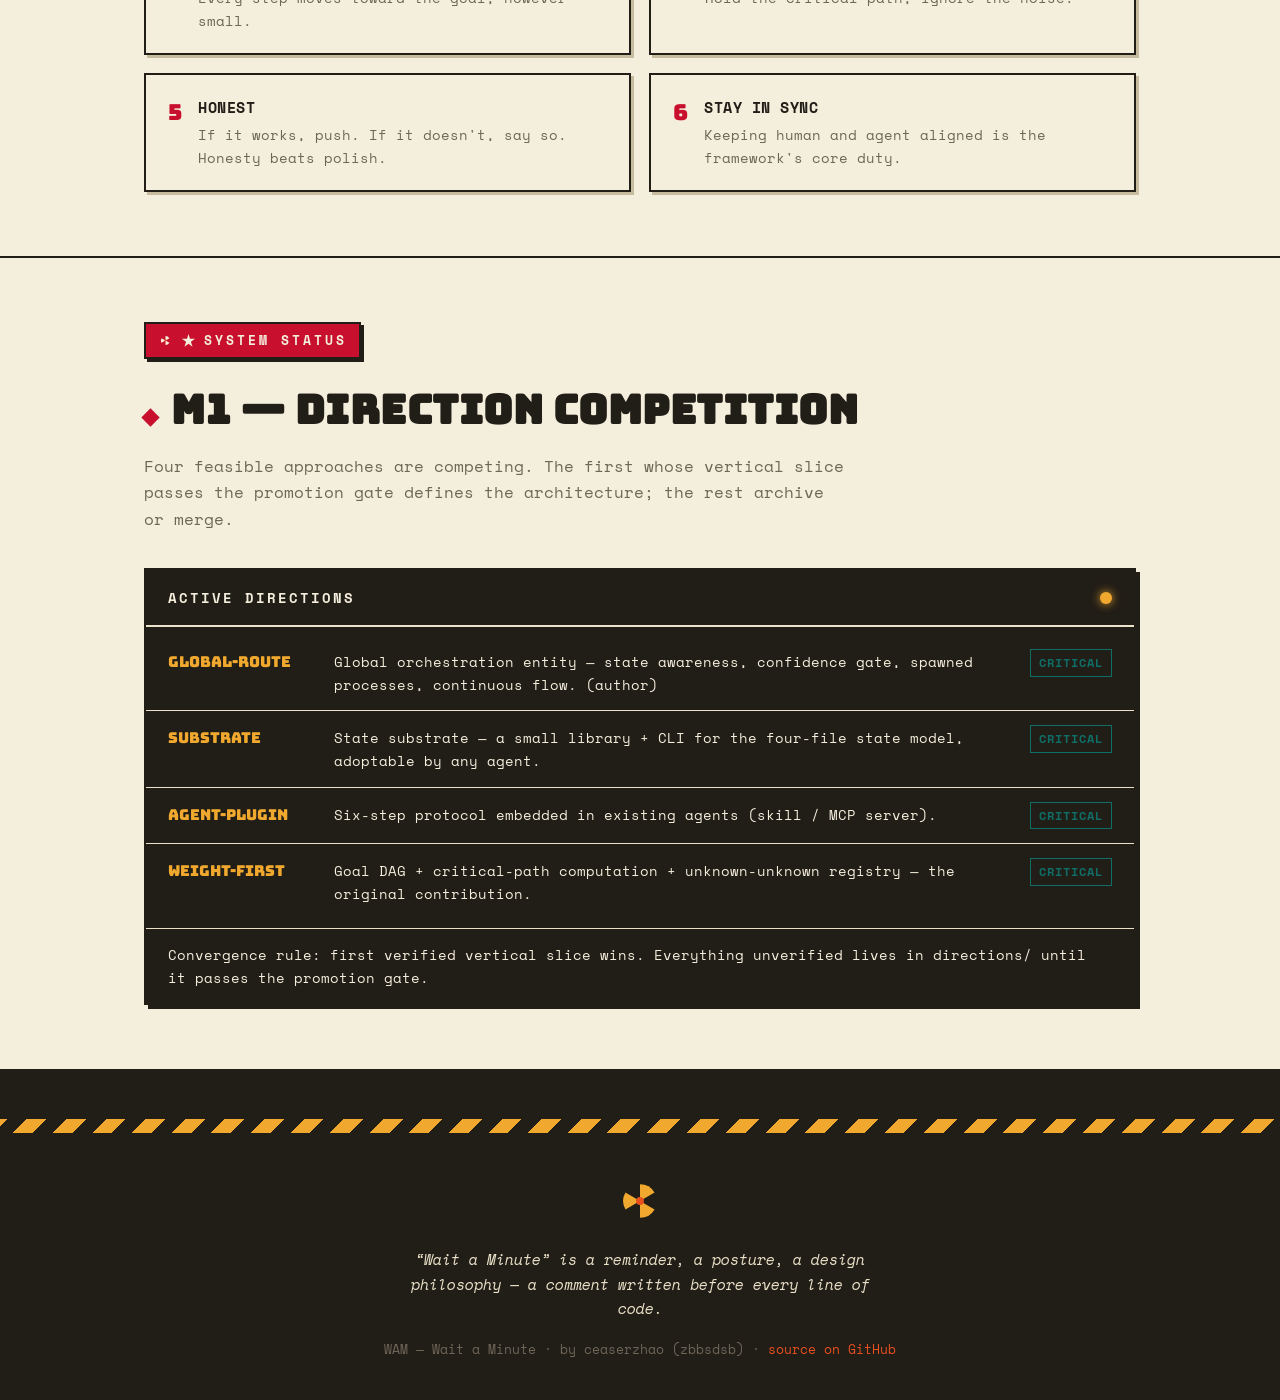
==== commit 9bbbad71: "Site v2: soviet constructivism layer — vermilion #C8102E, five-pointed stars, conic rays, diagonal s" ====
--- a/site/index.html
+++ b/site/index.html
@@ -11,7 +11,7 @@
 <style>
   :root{
     --paper:#F4EEDC; --paper-2:#EAE1C8; --ink:#211D17; --muted:#6E6658;
-    --line:#C7BCA0; --orange:#E8501E; --teal:#0F6E66; --amber:#F0A92E; --red:#C7352B;
+    --line:#C7BCA0; --orange:#E8501E; --teal:#0F6E66; --amber:#F0A92E; --red:#C8102E;
     --mono:'Space Mono','Noto Sans SC','Microsoft YaHei',monospace;
     --display:'Bungee','Noto Sans SC','Microsoft YaHei',sans-serif;
     --shadow:4px 4px 0 var(--ink);
@@ -40,15 +40,21 @@
 
   /* ---------- hero ---------- */
   .hero{position:relative;overflow:hidden;border-bottom:2px solid var(--ink);
-    background-image:radial-gradient(var(--line) 1.2px, transparent 1.2px);background-size:22px 22px;}
-  .hero-inner{position:relative;padding:72px 0 64px;display:grid;grid-template-columns:1.4fr 1fr;gap:40px;align-items:center;}
-  .hero-kicker{display:inline-flex;align-items:center;gap:8px;font-size:13px;font-weight:700;letter-spacing:2px;color:var(--teal);border:2px solid var(--teal);padding:6px 12px;margin-bottom:22px;}
+    background-image:radial-gradient(var(--line) 1.2px, transparent 1.2px),
+      repeating-conic-gradient(from 215deg at 100% 100%, rgba(200,16,46,.10) 0deg 4deg, transparent 4deg 17deg);background-size:22px 22px, auto;}
+  .hero::after{content:"";position:absolute;left:0;right:0;bottom:0;height:22px;background:repeating-linear-gradient(-45deg,var(--red) 0 18px,var(--ink) 18px 36px);z-index:0;}
+  .hero .ring{position:absolute;left:-170px;top:50%;width:560px;height:560px;transform:translateY(-50%);border:3px solid rgba(200,16,46,.22);border-radius:50%;pointer-events:none;z-index:0;}
+  .hero .ring::after{content:"";position:absolute;inset:26px;border:2px dashed rgba(33,29,23,.15);border-radius:50%;}
+  .hero .giant{position:absolute;right:-2vw;bottom:-8vw;font-family:var(--display);font-size:clamp(140px,28vw,340px);line-height:1;color:transparent;-webkit-text-stroke:2px rgba(33,29,23,.07);transform:skewX(-8deg);pointer-events:none;user-select:none;z-index:0;letter-spacing:2px;}
+  .hero .hero-star{position:absolute;top:26px;right:6%;width:92px;height:92px;pointer-events:none;z-index:0;filter:drop-shadow(3px 3px 0 rgba(33,29,23,.28));}
+  .hero-inner{position:relative;z-index:1;padding:72px 0 64px;display:grid;grid-template-columns:1.4fr 1fr;gap:40px;align-items:center;}
+  .hero-kicker{display:inline-flex;align-items:center;gap:8px;font-size:13px;font-weight:700;letter-spacing:2px;color:var(--paper);background:var(--red);border:2px solid var(--ink);padding:6px 12px;margin-bottom:22px;box-shadow:3px 3px 0 var(--ink);}
   .hero-kicker svg{width:16px;height:16px;}
-  .hero h1{font-family:var(--display);font-size:clamp(44px,7vw,84px);line-height:1.02;text-transform:uppercase;letter-spacing:1px;}
+  .hero h1{font-family:var(--display);font-size:clamp(44px,7vw,84px);line-height:1.02;text-transform:uppercase;letter-spacing:1px;transform:skewX(-6deg);}
   .hero h1 .dot{color:var(--orange);}
   .hero .tagline{margin-top:20px;font-size:17px;max-width:52ch;color:var(--ink);}
   .hero .cta{margin-top:30px;display:inline-flex;align-items:center;gap:10px;font-family:var(--mono);font-weight:700;font-size:15px;text-decoration:none;color:var(--paper);background:var(--ink);border:2px solid var(--ink);padding:14px 22px;box-shadow:var(--shadow);}
-  .hero .cta:hover{background:var(--orange);border-color:var(--orange);transform:translate(-2px,-2px);box-shadow:6px 6px 0 var(--ink);}
+  .hero .cta:hover{background:var(--red);border-color:var(--red);transform:translate(-2px,-2px);box-shadow:6px 6px 0 var(--ink);}
 
   /* atom */
   .atom{justify-self:center;width:min(300px,70vw);aspect-ratio:1;position:relative;}
@@ -65,9 +71,12 @@
 
   /* ---------- sections ---------- */
   section{padding:64px 0;border-bottom:2px solid var(--ink);}
-  .section-tag{display:inline-flex;align-items:center;gap:8px;font-size:13px;font-weight:700;letter-spacing:3px;color:var(--red);border:2px solid var(--red);padding:6px 12px;}
+  .section-tag{display:inline-flex;align-items:center;gap:8px;font-size:13px;font-weight:700;letter-spacing:3px;color:var(--paper);background:var(--red);border:2px solid var(--ink);padding:6px 12px;box-shadow:3px 3px 0 var(--ink);}
   .section-tag svg{width:15px;height:15px;}
+  .star-ic{width:15px;height:15px;flex:none;}
+  footer .star-ic{display:none;}
   h2.section-title{font-family:var(--display);font-size:clamp(26px,3.6vw,40px);margin-top:18px;text-transform:uppercase;letter-spacing:.5px;}
+  h2.section-title::before{content:"";display:inline-block;width:13px;height:13px;background:var(--red);margin-right:14px;transform:rotate(45deg);}
   .section-sub{margin-top:10px;color:var(--muted);max-width:70ch;}
 
   /* ---------- defects ---------- */
@@ -75,12 +84,12 @@
   .defects li{display:grid;grid-template-columns:84px 1fr;gap:20px;padding:26px 28px;border-bottom:2px solid var(--ink);background:var(--paper);}
   .defects li:last-child{border-bottom:none;}
   .defects li:nth-child(odd){background:var(--paper-2);}
-  .defects .num{font-family:var(--display);font-size:34px;color:var(--orange);line-height:1;}
+  .defects .num{font-family:var(--display);font-size:34px;color:var(--red);line-height:1;}
   .defects h3{font-family:var(--display);font-size:20px;letter-spacing:.5px;margin-bottom:6px;text-transform:uppercase;}
   .defects p{color:var(--ink);}
   .defects .zh-sub{display:block;color:var(--muted);font-size:14px;}
 
-  .callout{margin-top:36px;background:var(--ink);color:var(--paper);border-left:10px solid var(--orange);padding:26px 30px;font-size:16.5px;box-shadow:var(--shadow);}
+  .callout{margin-top:36px;background:var(--ink);color:var(--paper);border-left:10px solid var(--red);padding:26px 30px;font-size:16.5px;box-shadow:var(--shadow);}
   .callout strong{color:var(--amber);}
 
   /* ---------- philosophy ---------- */
@@ -95,7 +104,8 @@
   .panel p{font-size:15.5px;}
   .panel .zh-sub{display:block;color:var(--muted);font-size:14px;margin-top:8px;}
 
-  .one-pct{margin-top:40px;display:grid;grid-template-columns:auto 1fr;gap:30px;align-items:center;border:2px dashed var(--ink);padding:30px 34px;background:var(--paper-2);position:relative;}
+  .one-pct{margin-top:40px;display:grid;grid-template-columns:auto 1fr;gap:30px;align-items:center;border:2px dashed var(--ink);padding:30px 34px;background:var(--paper-2);position:relative;overflow:hidden;}
+  .one-pct::before{content:"";position:absolute;inset:0;background:repeating-conic-gradient(from 0deg, rgba(200,16,46,.07) 0deg 6deg, transparent 6deg 22deg);pointer-events:none;}
   .one-pct .big{font-family:var(--display);font-size:clamp(64px,9vw,110px);line-height:.9;color:var(--orange);-webkit-text-stroke:2px var(--ink);}
   .one-pct .text{font-size:16.5px;}
   .one-pct .text strong{display:block;font-size:19px;margin-bottom:6px;}
@@ -104,7 +114,7 @@
   /* ---------- principles ---------- */
   .principles{list-style:none;margin-top:36px;display:grid;grid-template-columns:1fr 1fr;gap:18px;}
   .principles li{border:2px solid var(--ink);background:var(--paper);padding:20px 22px;display:flex;gap:16px;box-shadow:3px 3px 0 var(--line);}
-  .principles .idx{font-family:var(--display);font-size:22px;color:var(--teal);flex:none;}
+  .principles .idx{font-family:var(--display);font-size:22px;color:var(--red);flex:none;}
   .principles h3{font-size:15px;font-weight:700;text-transform:uppercase;letter-spacing:.5px;}
   .principles p{font-size:14px;color:var(--muted);margin-top:4px;}
   .principles .zh-sub{display:block;}
@@ -136,6 +146,8 @@
   @media (max-width:840px){
     .hero-inner{grid-template-columns:1fr;padding:48px 0;}
     .atom{order:-1;width:min(240px,60vw);}
+    .hero .ring{display:none;}
+    .hero .hero-star{width:54px;height:54px;top:12px;right:4%;}
     .philosophy-grid{grid-template-columns:1fr;}
     .principles{grid-template-columns:1fr;}
     .dir-row{grid-template-columns:1fr;gap:4px;}
@@ -175,10 +187,13 @@
 
   <!-- ============ HERO ============ -->
   <section class="hero" style="border-bottom:none;">
+    <div class="ring" aria-hidden="true"></div>
+    <div class="giant" aria-hidden="true">WAM</div>
+    <svg class="hero-star" viewBox="0 0 100 100" aria-hidden="true"><polygon points="50,6 60,38 94,38 66,59 77,92 50,71 23,92 34,59 6,38 40,38" fill="var(--red)"/></svg>
     <div class="container hero-inner">
       <div>
         <span class="hero-kicker">
-          <svg viewBox="0 0 100 100" aria-hidden="true"><g fill="currentColor"><path d="M50 50 L50 20 A30 30 0 0 1 75.98 35 Z"/><path d="M50 50 L50 20 A30 30 0 0 1 75.98 35 Z" transform="rotate(120 50 50)"/><path d="M50 50 L50 20 A30 30 0 0 1 75.98 35 Z" transform="rotate(240 50 50)"/></g><circle cx="50" cy="50" r="7" fill="var(--orange)"/></svg>
+          <svg viewBox="0 0 100 100" aria-hidden="true"><g fill="currentColor"><path d="M50 50 L50 20 A30 30 0 0 1 75.98 35 Z"/><path d="M50 50 L50 20 A30 30 0 0 1 75.98 35 Z" transform="rotate(120 50 50)"/><path d="M50 50 L50 20 A30 30 0 0 1 75.98 35 Z" transform="rotate(240 50 50)"/></g><circle cx="50" cy="50" r="7" fill="var(--orange)"/></svg><svg class="star-ic" viewBox="0 0 100 100" aria-hidden="true"><polygon points="50,6 60,38 94,38 66,59 77,92 50,71 23,92 34,59 6,38 40,38" fill="currentColor"/></svg>
           <span data-en="AGENT FRAMEWORK — EST. 2026" data-zh="智能体框架 — 成立于 2026">AGENT FRAMEWORK — EST. 2026</span>
         </span>
         <h1 data-en="Wait a Minute<span class=&quot;dot&quot;>.</span>" data-zh="等一下<span class=&quot;dot&quot;>。</span>">Wait a Minute<span class="dot">.</span></h1>
@@ -199,7 +214,7 @@
   <section id="problem">
     <div class="container">
       <span class="section-tag">
-        <svg viewBox="0 0 100 100" aria-hidden="true"><g fill="currentColor"><path d="M50 50 L50 20 A30 30 0 0 1 75.98 35 Z"/><path d="M50 50 L50 20 A30 30 0 0 1 75.98 35 Z" transform="rotate(120 50 50)"/><path d="M50 50 L50 20 A30 30 0 0 1 75.98 35 Z" transform="rotate(240 50 50)"/></g><circle cx="50" cy="50" r="7" fill="var(--orange)"/></svg>
+        <svg viewBox="0 0 100 100" aria-hidden="true"><g fill="currentColor"><path d="M50 50 L50 20 A30 30 0 0 1 75.98 35 Z"/><path d="M50 50 L50 20 A30 30 0 0 1 75.98 35 Z" transform="rotate(120 50 50)"/><path d="M50 50 L50 20 A30 30 0 0 1 75.98 35 Z" transform="rotate(240 50 50)"/></g><circle cx="50" cy="50" r="7" fill="var(--orange)"/></svg><svg class="star-ic" viewBox="0 0 100 100" aria-hidden="true"><polygon points="50,6 60,38 94,38 66,59 77,92 50,71 23,92 34,59 6,38 40,38" fill="currentColor"/></svg>
         <span data-en="THE PROBLEM" data-zh="问题">THE PROBLEM</span>
       </span>
       <h2 class="section-title" data-en="Four structural defects" data-zh="四重结构性缺陷">Four structural defects</h2>
@@ -247,7 +262,7 @@
   <section id="philosophy">
     <div class="container">
       <span class="section-tag">
-        <svg viewBox="0 0 100 100" aria-hidden="true"><g fill="currentColor"><path d="M50 50 L50 20 A30 30 0 0 1 75.98 35 Z"/><path d="M50 50 L50 20 A30 30 0 0 1 75.98 35 Z" transform="rotate(120 50 50)"/><path d="M50 50 L50 20 A30 30 0 0 1 75.98 35 Z" transform="rotate(240 50 50)"/></g><circle cx="50" cy="50" r="7" fill="var(--orange)"/></svg>
+        <svg viewBox="0 0 100 100" aria-hidden="true"><g fill="currentColor"><path d="M50 50 L50 20 A30 30 0 0 1 75.98 35 Z"/><path d="M50 50 L50 20 A30 30 0 0 1 75.98 35 Z" transform="rotate(120 50 50)"/><path d="M50 50 L50 20 A30 30 0 0 1 75.98 35 Z" transform="rotate(240 50 50)"/></g><circle cx="50" cy="50" r="7" fill="var(--orange)"/></svg><svg class="star-ic" viewBox="0 0 100 100" aria-hidden="true"><polygon points="50,6 60,38 94,38 66,59 77,92 50,71 23,92 34,59 6,38 40,38" fill="currentColor"/></svg>
         <span data-en="THE PHILOSOPHY" data-zh="哲学">THE PHILOSOPHY</span>
       </span>
       <h2 class="section-title" data-en="The sage and the doer" data-zh="智者与实干家">The sage and the doer</h2>
@@ -283,7 +298,7 @@
   <section id="principles">
     <div class="container">
       <span class="section-tag">
-        <svg viewBox="0 0 100 100" aria-hidden="true"><g fill="currentColor"><path d="M50 50 L50 20 A30 30 0 0 1 75.98 35 Z"/><path d="M50 50 L50 20 A30 30 0 0 1 75.98 35 Z" transform="rotate(120 50 50)"/><path d="M50 50 L50 20 A30 30 0 0 1 75.98 35 Z" transform="rotate(240 50 50)"/></g><circle cx="50" cy="50" r="7" fill="var(--orange)"/></svg>
+        <svg viewBox="0 0 100 100" aria-hidden="true"><g fill="currentColor"><path d="M50 50 L50 20 A30 30 0 0 1 75.98 35 Z"/><path d="M50 50 L50 20 A30 30 0 0 1 75.98 35 Z" transform="rotate(120 50 50)"/><path d="M50 50 L50 20 A30 30 0 0 1 75.98 35 Z" transform="rotate(240 50 50)"/></g><circle cx="50" cy="50" r="7" fill="var(--orange)"/></svg><svg class="star-ic" viewBox="0 0 100 100" aria-hidden="true"><polygon points="50,6 60,38 94,38 66,59 77,92 50,71 23,92 34,59 6,38 40,38" fill="currentColor"/></svg>
         <span data-en="RESPONSE" data-zh="回应">RESPONSE</span>
       </span>
       <h2 class="section-title" data-en="Six principles" data-zh="六条原则">Six principles</h2>
@@ -302,7 +317,7 @@
   <section id="status">
     <div class="container">
       <span class="section-tag">
-        <svg viewBox="0 0 100 100" aria-hidden="true"><g fill="currentColor"><path d="M50 50 L50 20 A30 30 0 0 1 75.98 35 Z"/><path d="M50 50 L50 20 A30 30 0 0 1 75.98 35 Z" transform="rotate(120 50 50)"/><path d="M50 50 L50 20 A30 30 0 0 1 75.98 35 Z" transform="rotate(240 50 50)"/></g><circle cx="50" cy="50" r="7" fill="var(--orange)"/></svg>
+        <svg viewBox="0 0 100 100" aria-hidden="true"><g fill="currentColor"><path d="M50 50 L50 20 A30 30 0 0 1 75.98 35 Z"/><path d="M50 50 L50 20 A30 30 0 0 1 75.98 35 Z" transform="rotate(120 50 50)"/><path d="M50 50 L50 20 A30 30 0 0 1 75.98 35 Z" transform="rotate(240 50 50)"/></g><circle cx="50" cy="50" r="7" fill="var(--orange)"/></svg><svg class="star-ic" viewBox="0 0 100 100" aria-hidden="true"><polygon points="50,6 60,38 94,38 66,59 77,92 50,71 23,92 34,59 6,38 40,38" fill="currentColor"/></svg>
         <span data-en="SYSTEM STATUS" data-zh="系统状态">SYSTEM STATUS</span>
       </span>
       <h2 class="section-title" data-en="M1 — direction competition" data-zh="M1 — 方向竞争">M1 — direction competition</h2>
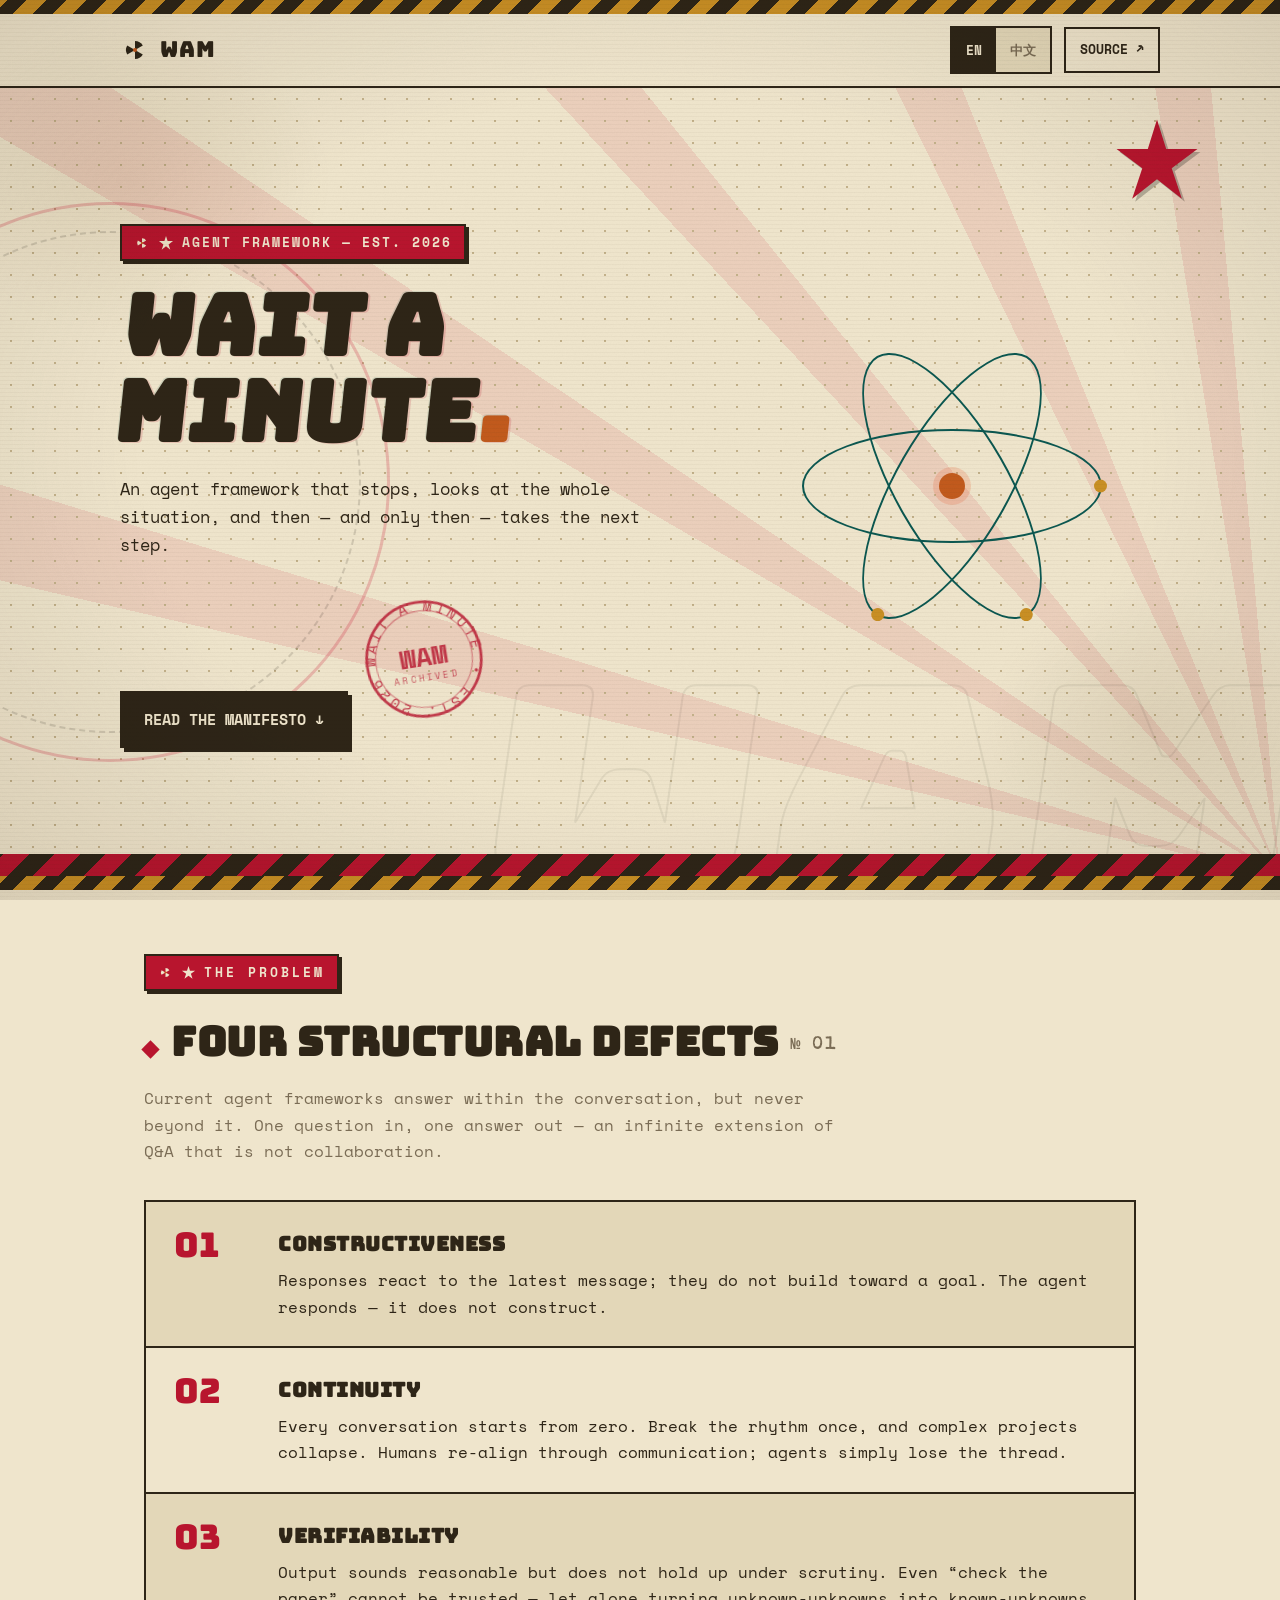
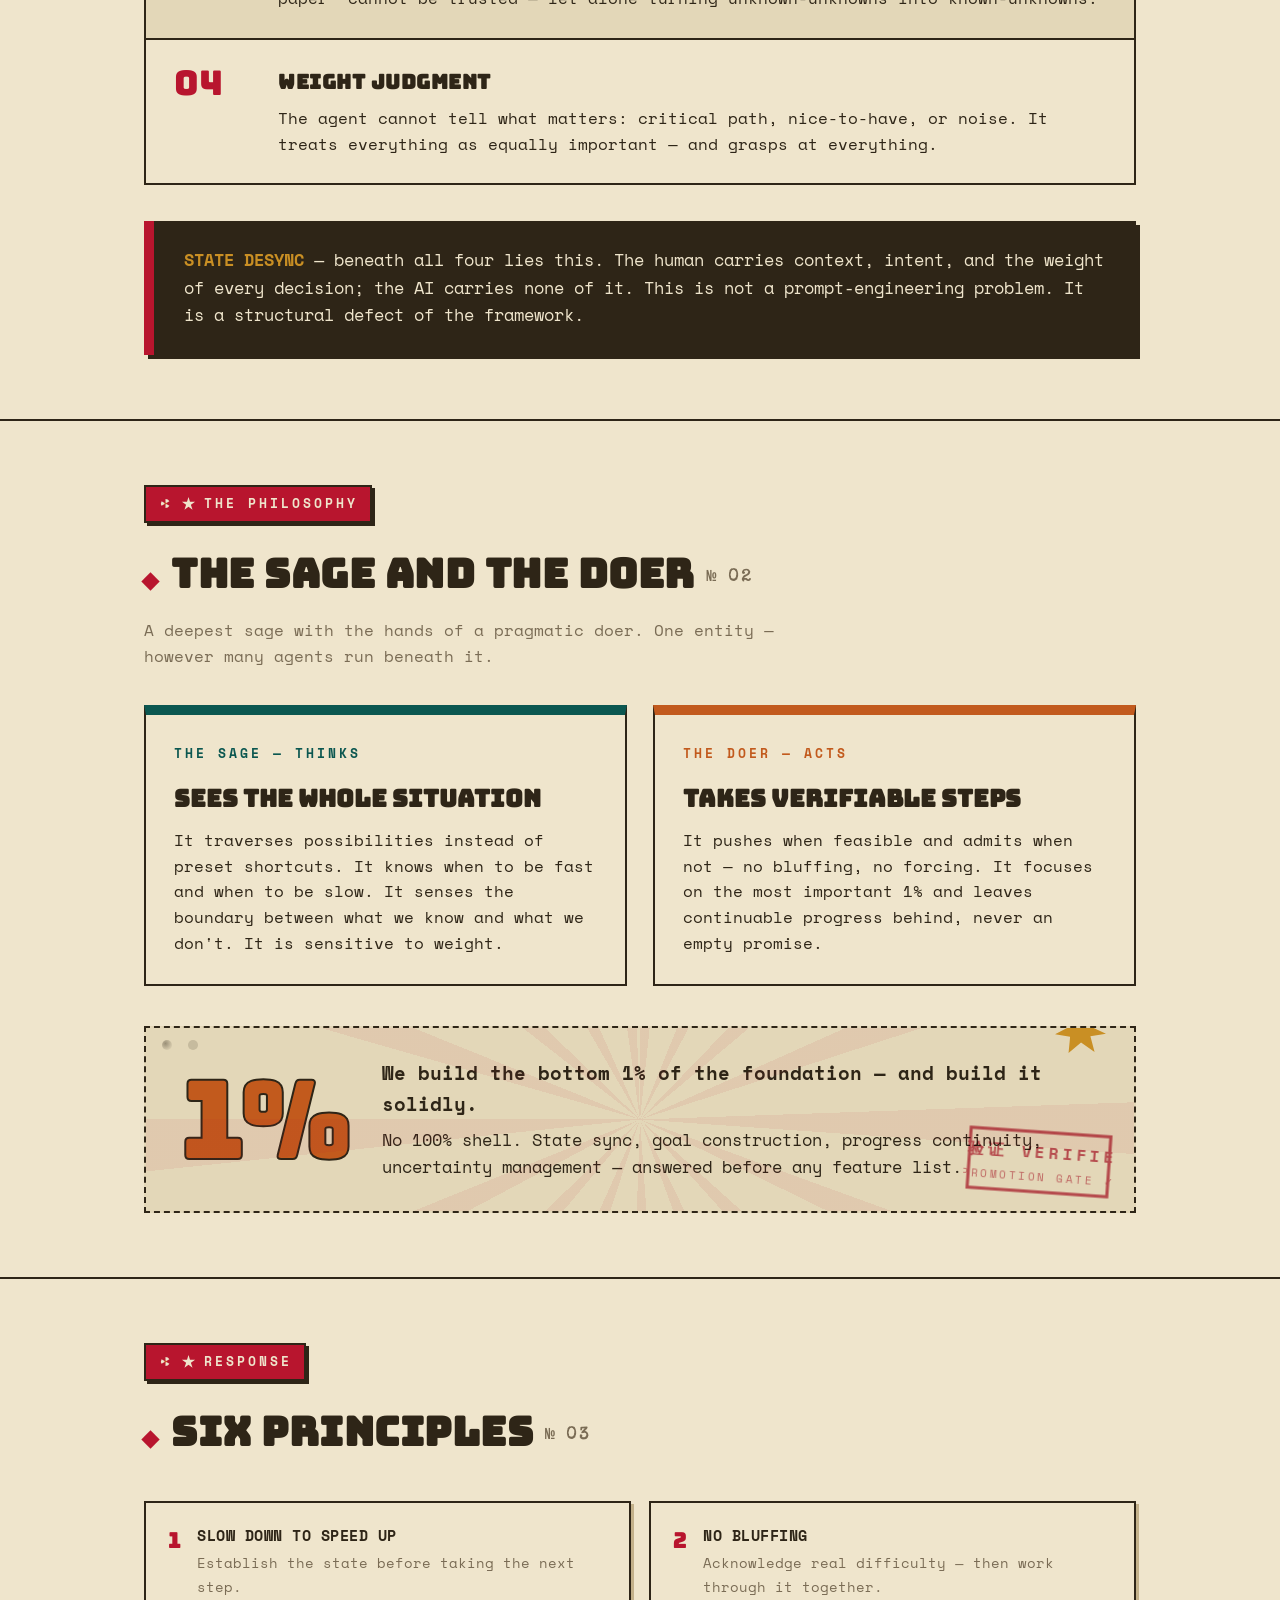
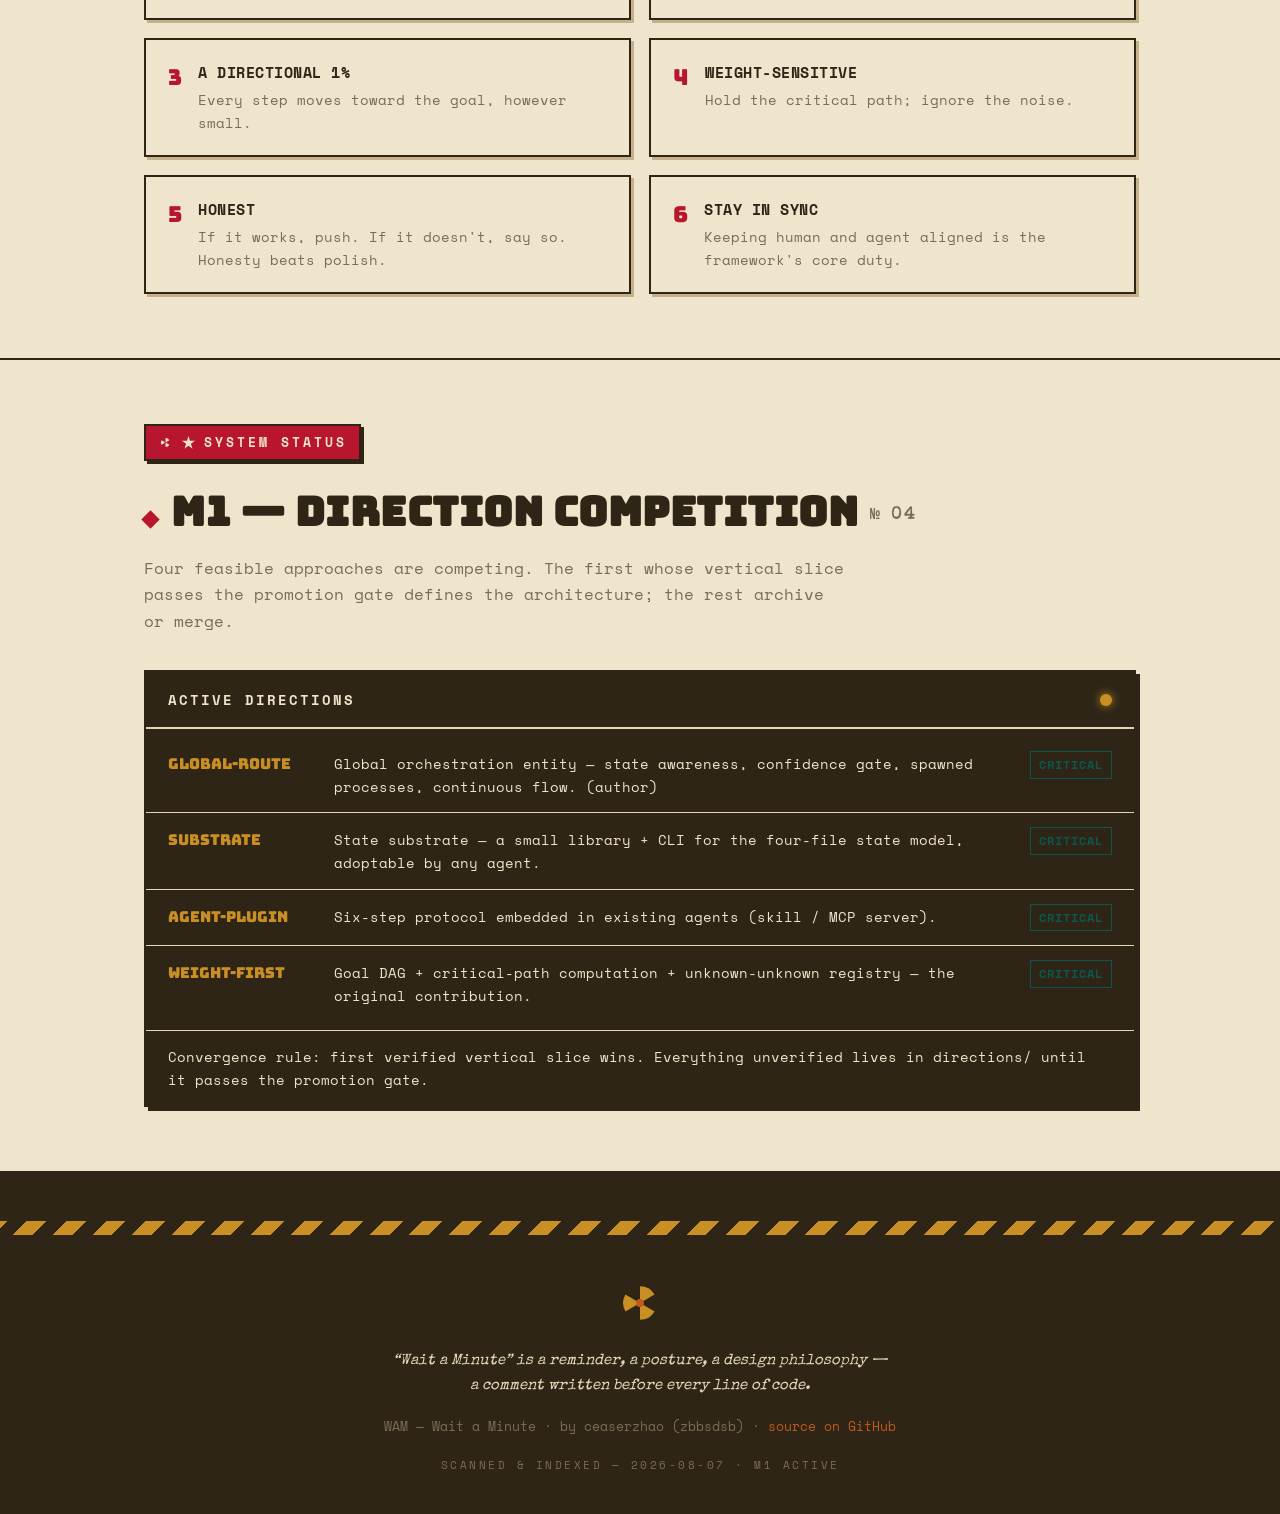
==== commit 7fbd0466: "Site v3: age layer — faded palette, grain/scanline/vignette, typewriter type, archive stamps, file n" ====
--- a/site/index.html
+++ b/site/index.html
@@ -7,19 +7,30 @@
 <title>WAM — Wait a Minute</title>
 <link rel="preconnect" href="https://fonts.googleapis.com">
 <link rel="preconnect" href="https://fonts.gstatic.com" crossorigin>
-<link href="https://fonts.googleapis.com/css2?family=Bungee&family=Space+Mono:ital,wght@0,400;0,700;1,400&display=swap" rel="stylesheet">
+<link href="https://fonts.googleapis.com/css2?family=Bungee&family=Space+Mono:ital,wght@0,400;0,700;1,400&family=Special+Elite&display=swap" rel="stylesheet">
 <style>
   :root{
-    --paper:#F4EEDC; --paper-2:#EAE1C8; --ink:#211D17; --muted:#6E6658;
-    --line:#C7BCA0; --orange:#E8501E; --teal:#0F6E66; --amber:#F0A92E; --red:#C8102E;
+    --paper:#EFE5CC; --paper-2:#E3D7B8; --ink:#2E2517; --muted:#7A6C55;
+    --line:#C3B18A; --orange:#C25A1D; --teal:#0B5750; --amber:#C98F24; --red:#B8152E;
     --mono:'Space Mono','Noto Sans SC','Microsoft YaHei',monospace;
     --display:'Bungee','Noto Sans SC','Microsoft YaHei',sans-serif;
+    --typewriter:'Special Elite','Space Mono','Noto Sans SC','Microsoft YaHei',monospace;
     --shadow:4px 4px 0 var(--ink);
   }
   *{margin:0;padding:0;box-sizing:border-box;}
   html{scroll-behavior:smooth;}
   body{background:var(--paper);color:var(--ink);font-family:var(--mono);line-height:1.65;font-size:16px;}
   ::selection{background:var(--orange);color:var(--paper);}
+
+  /* ---------- age overlay: scanlines + grain + vignette + stains ---------- */
+  body::before{content:"";position:fixed;inset:0;pointer-events:none;z-index:9998;
+    background:repeating-linear-gradient(0deg, transparent 0 3px, rgba(46,37,23,.03) 3px 4px);}
+  body::after{content:"";position:fixed;inset:0;pointer-events:none;z-index:9999;mix-blend-mode:multiply;opacity:.85;
+    background-image:
+      url("data:image/svg+xml;utf8,<svg xmlns='http://www.w3.org/2000/svg' width='240' height='240'><filter id='n'><feTurbulence type='fractalNoise' baseFrequency='0.9' numOctaves='2'/><feColorMatrix type='saturate' values='0'/><feComponentTransfer><feFuncA type='linear' slope='0.055'/></feComponentTransfer></filter><rect width='100%' height='100%' filter='url(%23n)'/></svg>"),
+      radial-gradient(ellipse at center, transparent 55%, rgba(58,40,20,.14) 100%),
+      radial-gradient(ellipse 340px 260px at 10% 20%, rgba(122,90,40,.10), transparent 60%),
+      radial-gradient(ellipse 280px 220px at 90% 80%, rgba(100,70,30,.09), transparent 60%);}
   .container{max-width:1040px;margin:0 auto;padding:0 24px;}
 
   /* ---------- hazard stripes ---------- */
@@ -50,7 +61,8 @@
   .hero-inner{position:relative;z-index:1;padding:72px 0 64px;display:grid;grid-template-columns:1.4fr 1fr;gap:40px;align-items:center;}
   .hero-kicker{display:inline-flex;align-items:center;gap:8px;font-size:13px;font-weight:700;letter-spacing:2px;color:var(--paper);background:var(--red);border:2px solid var(--ink);padding:6px 12px;margin-bottom:22px;box-shadow:3px 3px 0 var(--ink);}
   .hero-kicker svg{width:16px;height:16px;}
-  .hero h1{font-family:var(--display);font-size:clamp(44px,7vw,84px);line-height:1.02;text-transform:uppercase;letter-spacing:1px;transform:skewX(-6deg);}
+  .hero h1{font-family:var(--display);font-size:clamp(44px,7vw,84px);line-height:1.02;text-transform:uppercase;letter-spacing:1px;transform:skewX(-6deg);
+    text-shadow:1.6px 1px 0 rgba(184,21,46,.16), -1.1px -0.6px 0 rgba(11,87,80,.13);}
   .hero h1 .dot{color:var(--orange);}
   .hero .tagline{margin-top:20px;font-size:17px;max-width:52ch;color:var(--ink);}
   .hero .cta{margin-top:30px;display:inline-flex;align-items:center;gap:10px;font-family:var(--mono);font-weight:700;font-size:15px;text-decoration:none;color:var(--paper);background:var(--ink);border:2px solid var(--ink);padding:14px 22px;box-shadow:var(--shadow);}
@@ -77,6 +89,11 @@
   footer .star-ic{display:none;}
   h2.section-title{font-family:var(--display);font-size:clamp(26px,3.6vw,40px);margin-top:18px;text-transform:uppercase;letter-spacing:.5px;}
   h2.section-title::before{content:"";display:inline-block;width:13px;height:13px;background:var(--red);margin-right:14px;transform:rotate(45deg);}
+  h2.section-title::after{font-family:var(--typewriter);font-size:.42em;color:var(--muted);letter-spacing:3px;margin-left:12px;vertical-align:middle;}
+  #problem h2::after{content:"№ 01";}
+  #philosophy h2::after{content:"№ 02";}
+  #principles h2::after{content:"№ 03";}
+  #status h2::after{content:"№ 04";}
   .section-sub{margin-top:10px;color:var(--muted);max-width:70ch;}
 
   /* ---------- defects ---------- */
@@ -105,7 +122,8 @@
   .panel .zh-sub{display:block;color:var(--muted);font-size:14px;margin-top:8px;}
 
   .one-pct{margin-top:40px;display:grid;grid-template-columns:auto 1fr;gap:30px;align-items:center;border:2px dashed var(--ink);padding:30px 34px;background:var(--paper-2);position:relative;overflow:hidden;}
-  .one-pct::before{content:"";position:absolute;inset:0;background:repeating-conic-gradient(from 0deg, rgba(200,16,46,.07) 0deg 6deg, transparent 6deg 22deg);pointer-events:none;}
+  .one-pct::before{content:"";position:absolute;inset:0;background:repeating-conic-gradient(from 0deg, rgba(184,21,46,.07) 0deg 6deg, transparent 6deg 22deg);pointer-events:none;}
+  .one-pct::after{content:"";position:absolute;left:16px;top:12px;width:10px;height:10px;border-radius:50%;background:radial-gradient(circle at 35% 35%, rgba(46,37,23,.4), rgba(46,37,23,.1) 65%, transparent);box-shadow:26px 0 0 0 rgba(46,37,23,.16);}
   .one-pct .big{font-family:var(--display);font-size:clamp(64px,9vw,110px);line-height:.9;color:var(--orange);-webkit-text-stroke:2px var(--ink);}
   .one-pct .text{font-size:16.5px;}
   .one-pct .text strong{display:block;font-size:19px;margin-bottom:6px;}
@@ -133,14 +151,20 @@
   .dir-row .w{font-size:12px;font-weight:700;letter-spacing:1px;color:var(--teal);border:1px solid var(--teal);padding:3px 8px;white-space:nowrap;}
   .status-foot{padding:14px 22px;font-size:14px;border-top:1px solid var(--paper-2);color:var(--paper);}
 
+  /* ---------- stamps (age marks) ---------- */
+  .stamp-circ{width:132px;height:132px;margin-top:34px;color:var(--red);opacity:.82;transform:rotate(-9deg);mix-blend-mode:multiply;filter:blur(.3px);}
+  .stamp-sq{position:absolute;right:20px;bottom:14px;width:150px;color:var(--red);opacity:.72;transform:rotate(4deg);mix-blend-mode:multiply;z-index:2;filter:blur(.3px);}
+  .stamp text{font-family:var(--mono);}
+
   /* ---------- footer ---------- */
   footer{padding:48px 0 0;background:var(--ink);color:var(--paper);}
   .footer-inner{display:flex;flex-direction:column;gap:18px;align-items:center;text-align:center;padding-bottom:40px;}
   .footer-inner .trefoil{width:56px;height:56px;color:var(--amber);}
-  .footer-quote{font-size:15px;font-style:italic;color:var(--paper-2);max-width:56ch;}
+  .footer-quote{font-size:15px;font-style:italic;color:var(--paper-2);max-width:56ch;font-family:var(--typewriter);}
   .footer-meta{font-size:13px;color:var(--muted);}
   .footer-meta a{color:var(--orange);text-decoration:none;}
   .footer-meta a:hover{text-decoration:underline;}
+  .scan-note{font-size:11px;letter-spacing:2.5px;color:var(--muted);}
 
   /* ---------- responsive ---------- */
   @media (max-width:840px){
@@ -148,6 +172,8 @@
     .atom{order:-1;width:min(240px,60vw);}
     .hero .ring{display:none;}
     .hero .hero-star{width:54px;height:54px;top:12px;right:4%;}
+    .stamp-circ{width:104px;height:104px;margin-top:24px;}
+    .stamp-sq{width:118px;right:12px;bottom:10px;}
     .philosophy-grid{grid-template-columns:1fr;}
     .principles{grid-template-columns:1fr;}
     .dir-row{grid-template-columns:1fr;gap:4px;}
@@ -199,6 +225,14 @@
         <h1 data-en="Wait a Minute<span class=&quot;dot&quot;>.</span>" data-zh="等一下<span class=&quot;dot&quot;>。</span>">Wait a Minute<span class="dot">.</span></h1>
         <p class="tagline" data-en="An agent framework that stops, looks at the whole situation, and then — and only then — takes the next step." data-zh="一个智能体框架：先停下来，看清整个局面，然后——只有然后——才迈出下一步。">An agent framework that stops, looks at the whole situation, and then — and only then — takes the next step.</p>
         <a class="cta" href="#problem" data-en="READ THE MANIFESTO ↓" data-zh="阅读宣言 ↓">READ THE MANIFESTO ↓</a>
+        <svg class="stamp stamp-circ" viewBox="0 0 120 120" aria-hidden="true">
+          <defs><path id="circ" d="M60,60 m-44,0 a44,44 0 1,1 88,0 a44,44 0 1,1 -88,0"/></defs>
+          <circle cx="60" cy="60" r="52" fill="none" stroke="currentColor" stroke-width="2.5"/>
+          <circle cx="60" cy="60" r="44" fill="none" stroke="currentColor" stroke-width="1" opacity=".55"/>
+          <text font-size="13" letter-spacing="2.5" fill="currentColor"><textPath href="#circ">WAIT A MINUTE • EST. 2026 • ATOMIC AGE •</textPath></text>
+          <text x="60" y="66" text-anchor="middle" font-size="24" font-weight="700" fill="currentColor" font-family="var(--display)">WAM</text>
+          <text x="60" y="80" text-anchor="middle" font-size="8" letter-spacing="2" fill="currentColor" opacity=".85">ARCHIVED</text>
+        </svg>
       </div>
       <div class="atom" aria-hidden="true">
         <div class="orbit-wrap a"><div class="orbit"></div></div>
@@ -290,6 +324,11 @@
           <strong data-en="We build the bottom 1% of the foundation — and build it solidly." data-zh="只做底座的 1%，但把这 1% 做扎实。">We build the bottom 1% of the foundation — and build it solidly.</strong>
           <span data-en="No 100% shell. State sync, goal construction, progress continuity, uncertainty management — answered before any feature list." data-zh="不做 100% 的空壳。状态如何同步、目标如何构建、进展如何延续、不确定性如何管理——在任何一个功能清单之前，先回答这些。">No 100% shell. State sync, goal construction, progress continuity, uncertainty management — answered before any feature list.</span>
         </div>
+        <svg class="stamp stamp-sq" viewBox="0 0 120 56" aria-hidden="true">
+          <rect x="4" y="4" width="112" height="48" fill="none" stroke="currentColor" stroke-width="2.5"/>
+          <text x="60" y="25" text-anchor="middle" font-size="13" font-weight="700" letter-spacing="3" fill="currentColor">已验证 VERIFIED</text>
+          <text x="60" y="43" text-anchor="middle" font-size="9" letter-spacing="2" fill="currentColor" opacity=".8">PROMOTION GATE ✓</text>
+        </svg>
       </div>
     </div>
   </section>
@@ -354,6 +393,7 @@
     </svg>
     <p class="footer-quote" data-en="“Wait a Minute” is a reminder, a posture, a design philosophy — a comment written before every line of code." data-zh="“Wait a Minute” 是一个提醒，一种姿态，一种设计哲学——写在每一行代码前面的注释。">“Wait a Minute” is a reminder, a posture, a design philosophy — a comment written before every line of code.</p>
     <p class="footer-meta">WAM — Wait a Minute · <span data-en="by" data-zh="作者">by</span> ceaserzhao (zbbsdsb) · <a href="https://github.com/zbbsdsb/WAM-Framework" target="_blank" rel="noopener" data-en="source on GitHub" data-zh="源码在 GitHub">source on GitHub</a></p>
+    <p class="scan-note">SCANNED &amp; INDEXED — 2026-08-07 · M1 ACTIVE</p>
   </div>
 </footer>
 
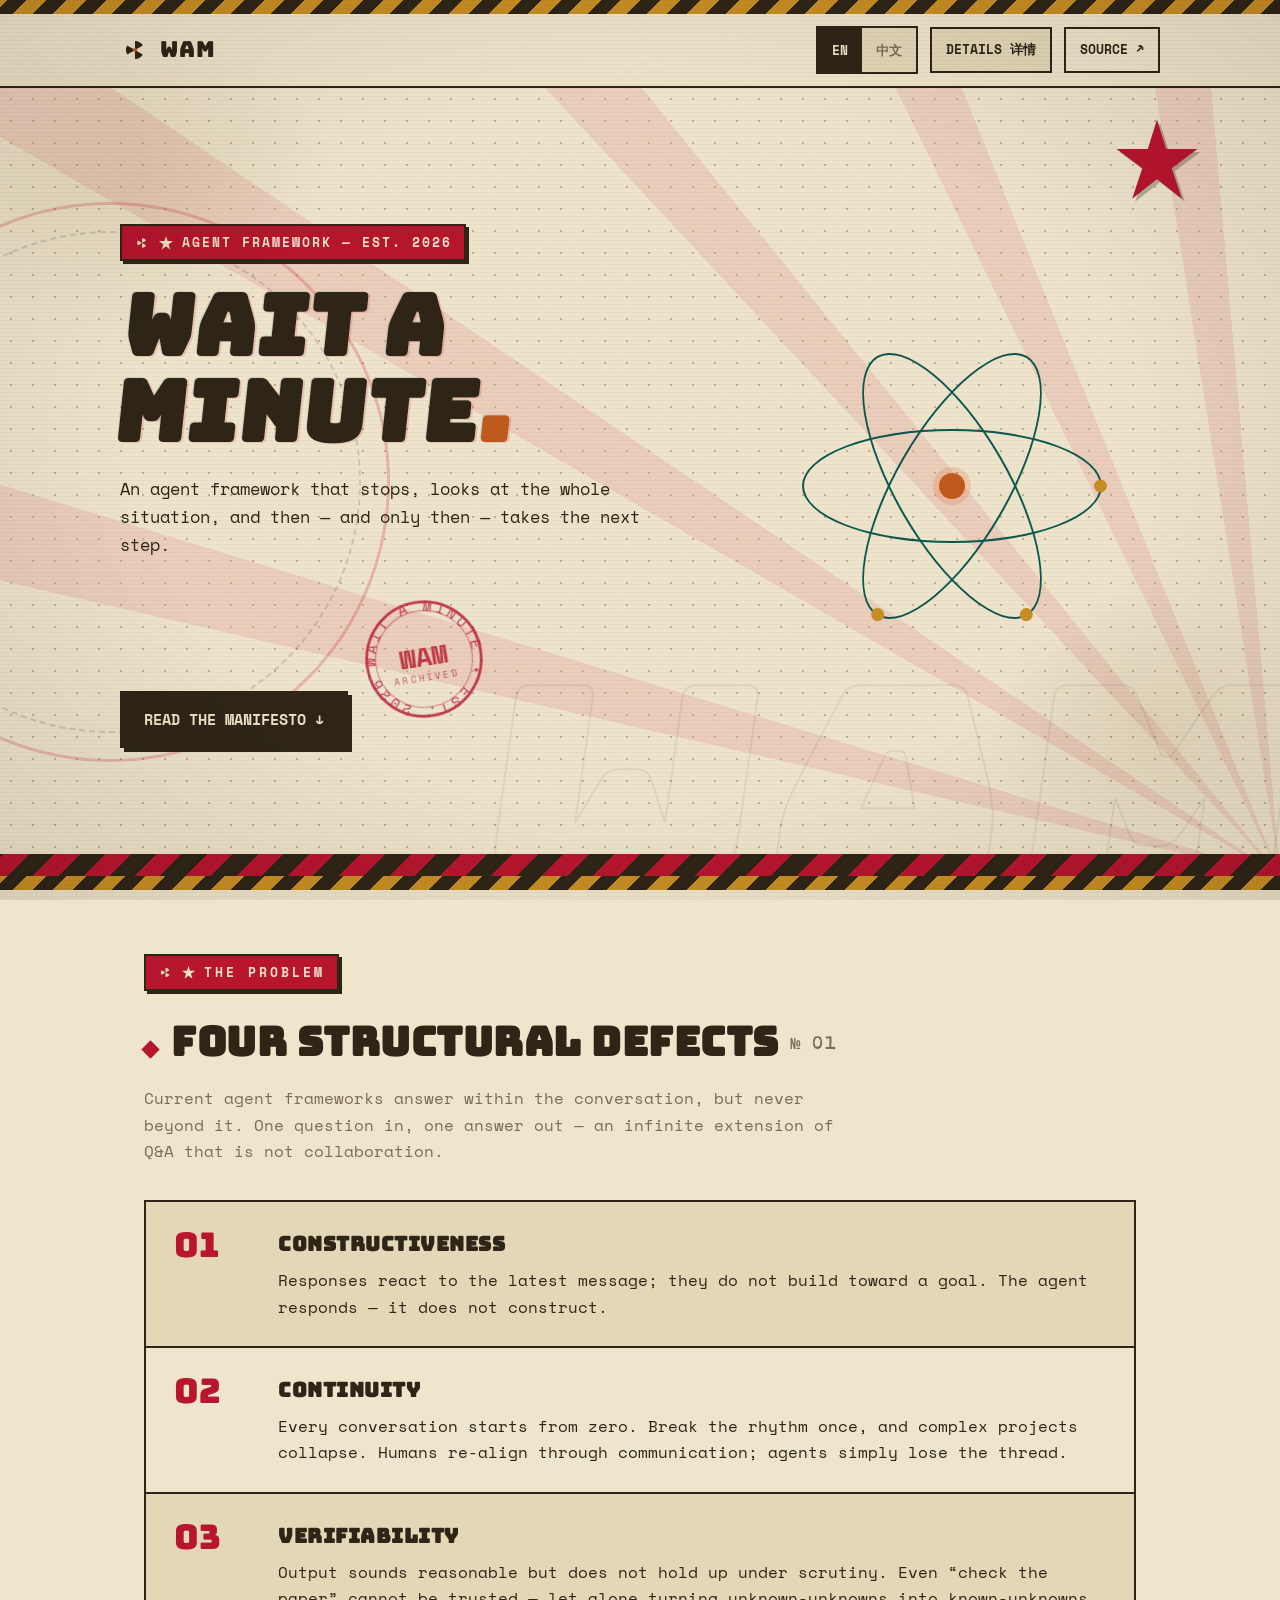
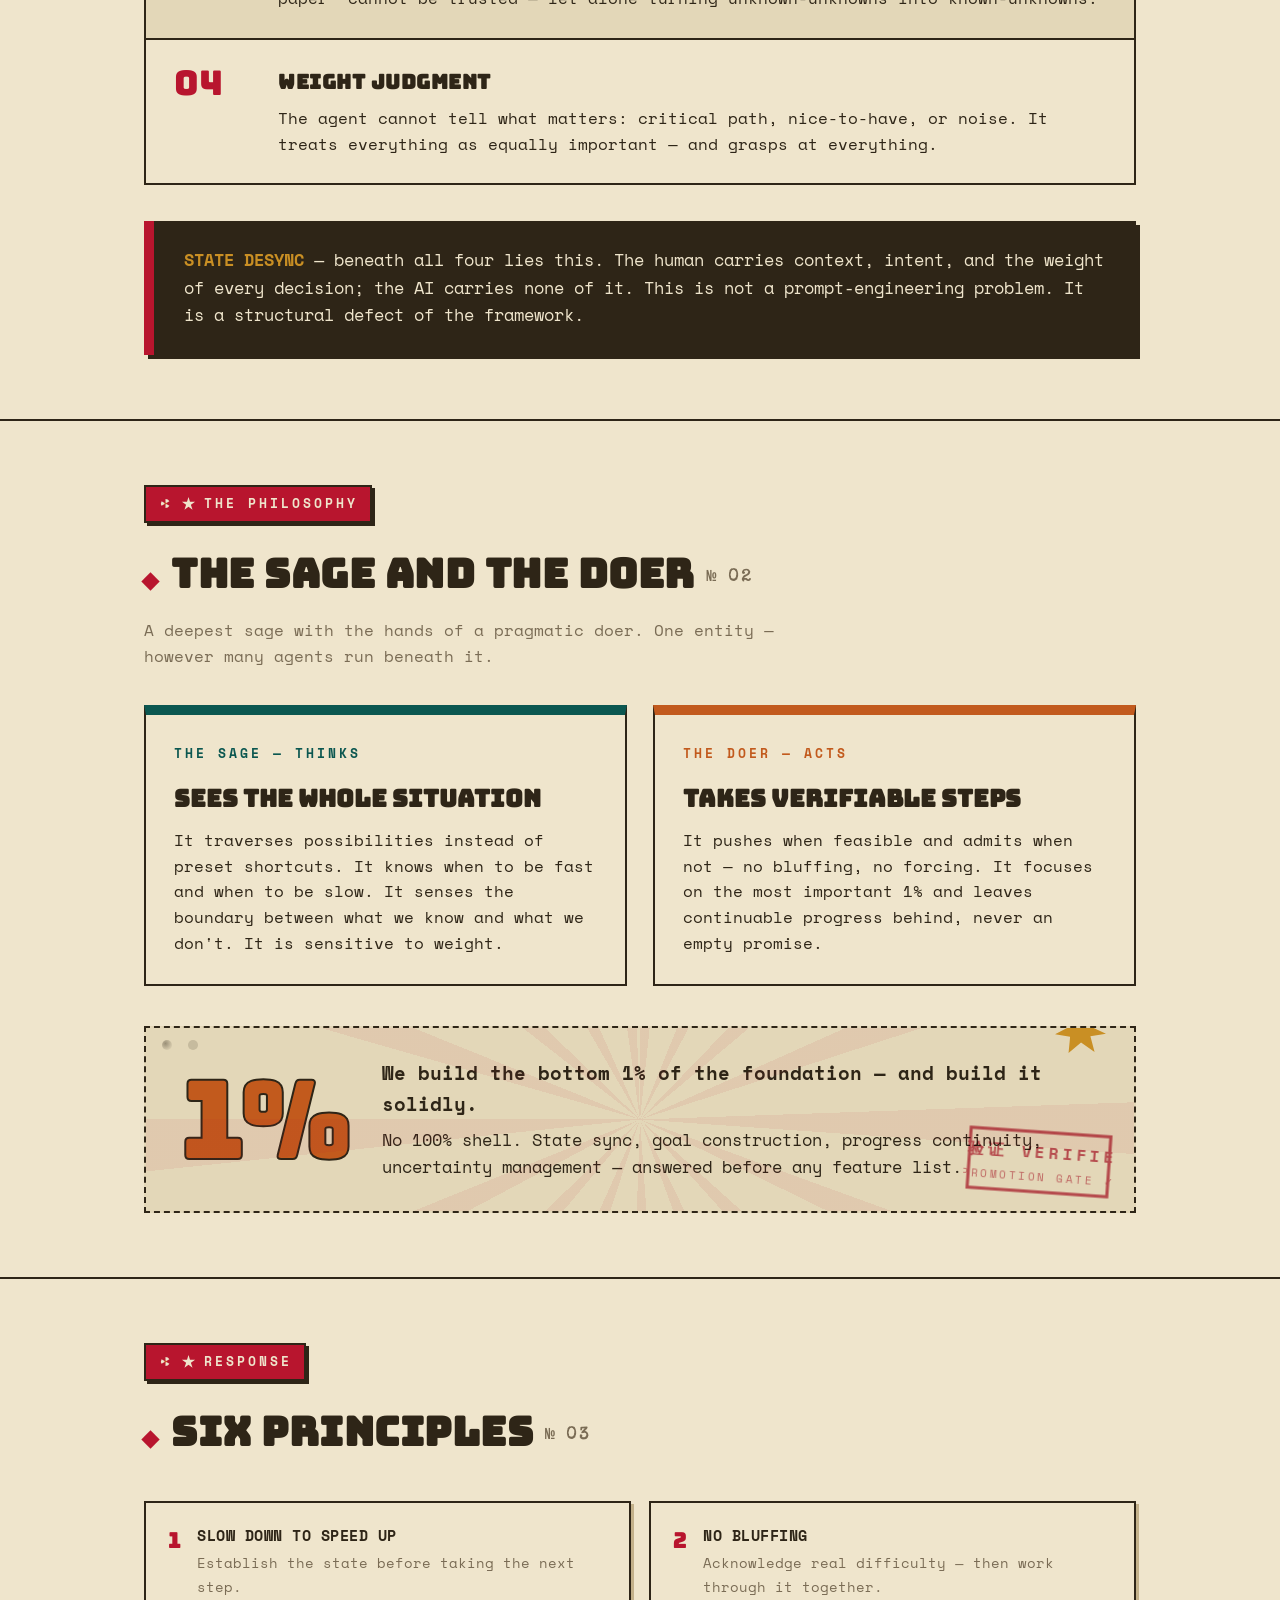
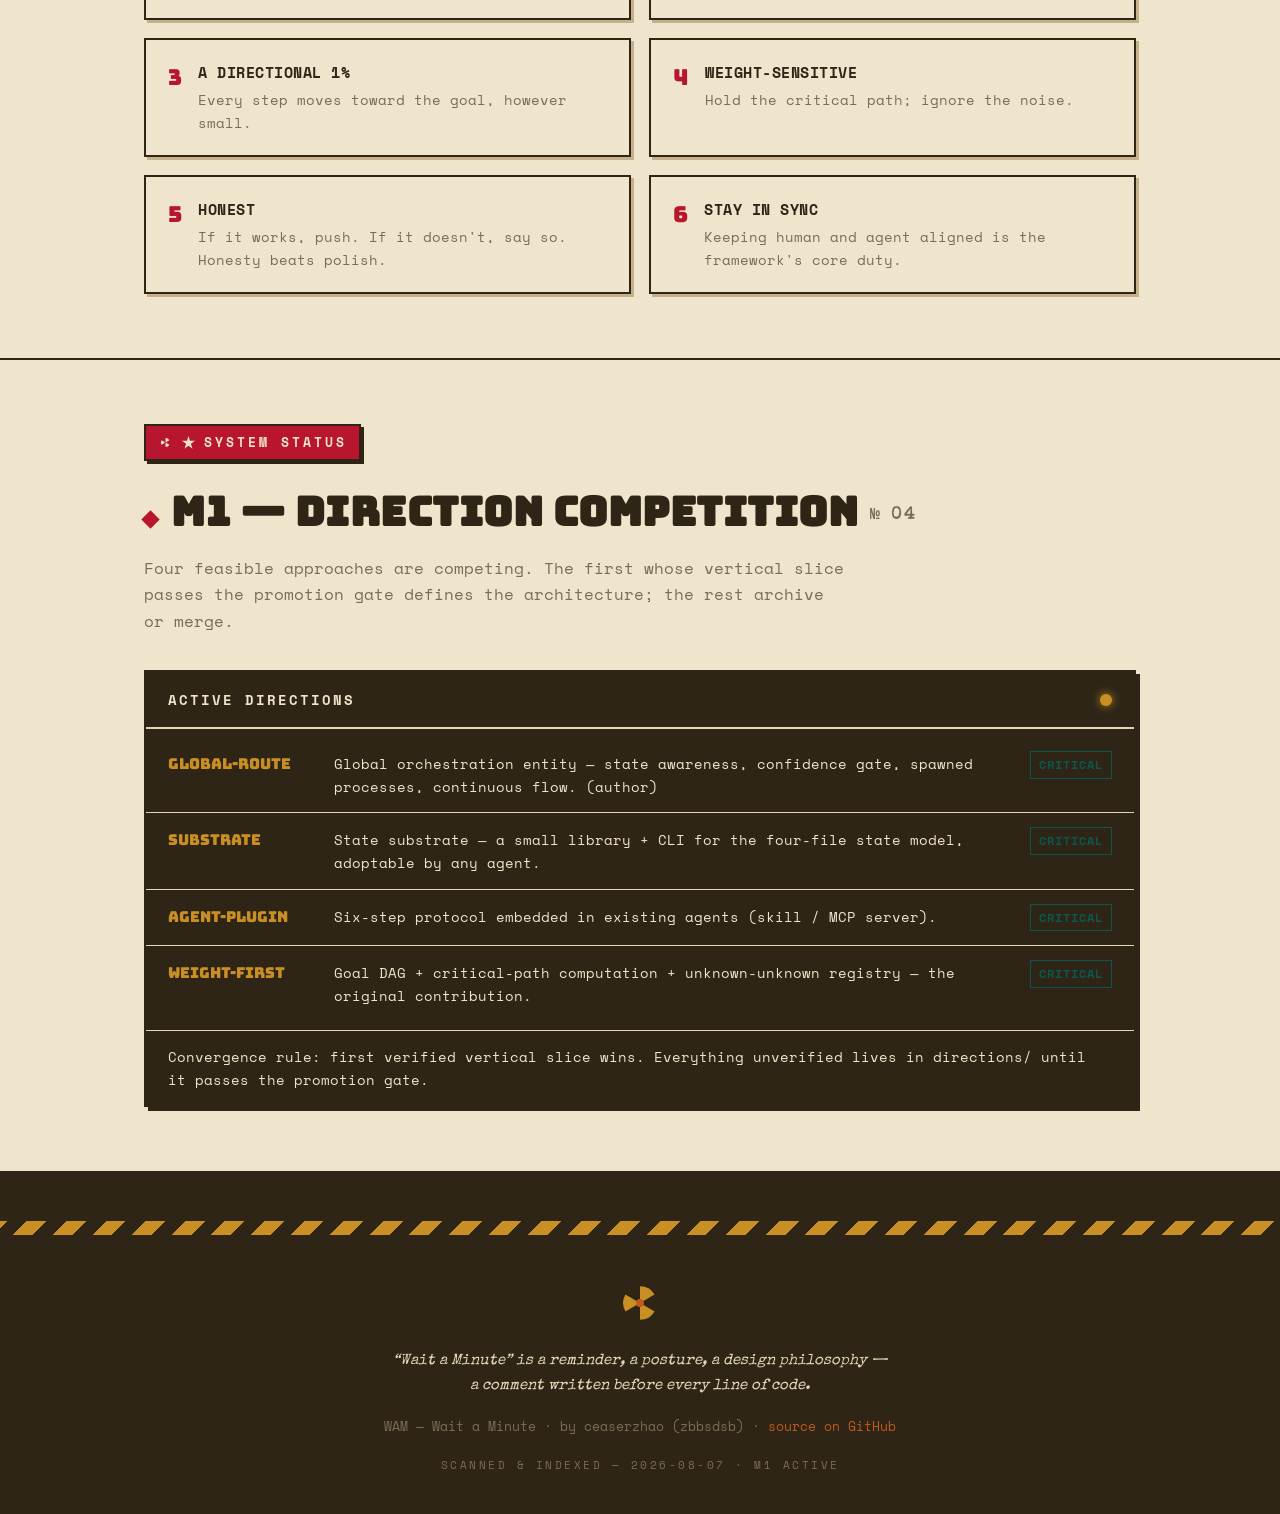
==== commit d02ecb4c: "Site v4: details archive page (details.html) + shared style.css + topbar DETAILS nav link" ====
--- a/site/index.html
+++ b/site/index.html
@@ -8,179 +8,7 @@
 <link rel="preconnect" href="https://fonts.googleapis.com">
 <link rel="preconnect" href="https://fonts.gstatic.com" crossorigin>
 <link href="https://fonts.googleapis.com/css2?family=Bungee&family=Space+Mono:ital,wght@0,400;0,700;1,400&family=Special+Elite&display=swap" rel="stylesheet">
-<style>
-  :root{
-    --paper:#EFE5CC; --paper-2:#E3D7B8; --ink:#2E2517; --muted:#7A6C55;
-    --line:#C3B18A; --orange:#C25A1D; --teal:#0B5750; --amber:#C98F24; --red:#B8152E;
-    --mono:'Space Mono','Noto Sans SC','Microsoft YaHei',monospace;
-    --display:'Bungee','Noto Sans SC','Microsoft YaHei',sans-serif;
-    --typewriter:'Special Elite','Space Mono','Noto Sans SC','Microsoft YaHei',monospace;
-    --shadow:4px 4px 0 var(--ink);
-  }
-  *{margin:0;padding:0;box-sizing:border-box;}
-  html{scroll-behavior:smooth;}
-  body{background:var(--paper);color:var(--ink);font-family:var(--mono);line-height:1.65;font-size:16px;}
-  ::selection{background:var(--orange);color:var(--paper);}
-
-  /* ---------- age overlay: scanlines + grain + vignette + stains ---------- */
-  body::before{content:"";position:fixed;inset:0;pointer-events:none;z-index:9998;
-    background:repeating-linear-gradient(0deg, transparent 0 3px, rgba(46,37,23,.03) 3px 4px);}
-  body::after{content:"";position:fixed;inset:0;pointer-events:none;z-index:9999;mix-blend-mode:multiply;opacity:.85;
-    background-image:
-      url("data:image/svg+xml;utf8,<svg xmlns='http://www.w3.org/2000/svg' width='240' height='240'><filter id='n'><feTurbulence type='fractalNoise' baseFrequency='0.9' numOctaves='2'/><feColorMatrix type='saturate' values='0'/><feComponentTransfer><feFuncA type='linear' slope='0.055'/></feComponentTransfer></filter><rect width='100%' height='100%' filter='url(%23n)'/></svg>"),
-      radial-gradient(ellipse at center, transparent 55%, rgba(58,40,20,.14) 100%),
-      radial-gradient(ellipse 340px 260px at 10% 20%, rgba(122,90,40,.10), transparent 60%),
-      radial-gradient(ellipse 280px 220px at 90% 80%, rgba(100,70,30,.09), transparent 60%);}
-  .container{max-width:1040px;margin:0 auto;padding:0 24px;}
-
-  /* ---------- hazard stripes ---------- */
-  .hazard{height:14px;background:repeating-linear-gradient(-45deg,var(--ink) 0 14px,var(--amber) 14px 28px);}
-
-  /* ---------- top bar ---------- */
-  .topbar{border-bottom:2px solid var(--ink);background:var(--paper);position:sticky;top:0;z-index:50;}
-  .topbar-inner{display:flex;align-items:center;justify-content:space-between;gap:16px;padding:12px 0;}
-  .brand{display:flex;align-items:center;gap:10px;text-decoration:none;color:var(--ink);}
-  .brand svg{width:30px;height:30px;flex:none;}
-  .brand-name{font-family:var(--display);font-size:22px;letter-spacing:1px;}
-  .topbar-right{display:flex;align-items:center;gap:12px;}
-  .lang-toggle{display:flex;border:2px solid var(--ink);background:var(--paper-2);}
-  .lang-toggle button{font-family:var(--mono);font-weight:700;font-size:13px;padding:10px 14px;background:transparent;border:none;cursor:pointer;color:var(--muted);min-height:44px;}
-  .lang-toggle button.active{background:var(--ink);color:var(--paper);}
-  .gh-link{font-weight:700;font-size:13px;color:var(--ink);text-decoration:none;border:2px solid var(--ink);padding:10px 14px;min-height:44px;display:inline-flex;align-items:center;background:var(--paper);}
-  .gh-link:hover{background:var(--orange);color:var(--paper);box-shadow:var(--shadow);transform:translate(-2px,-2px);}
-
-  /* ---------- hero ---------- */
-  .hero{position:relative;overflow:hidden;border-bottom:2px solid var(--ink);
-    background-image:radial-gradient(var(--line) 1.2px, transparent 1.2px),
-      repeating-conic-gradient(from 215deg at 100% 100%, rgba(200,16,46,.10) 0deg 4deg, transparent 4deg 17deg);background-size:22px 22px, auto;}
-  .hero::after{content:"";position:absolute;left:0;right:0;bottom:0;height:22px;background:repeating-linear-gradient(-45deg,var(--red) 0 18px,var(--ink) 18px 36px);z-index:0;}
-  .hero .ring{position:absolute;left:-170px;top:50%;width:560px;height:560px;transform:translateY(-50%);border:3px solid rgba(200,16,46,.22);border-radius:50%;pointer-events:none;z-index:0;}
-  .hero .ring::after{content:"";position:absolute;inset:26px;border:2px dashed rgba(33,29,23,.15);border-radius:50%;}
-  .hero .giant{position:absolute;right:-2vw;bottom:-8vw;font-family:var(--display);font-size:clamp(140px,28vw,340px);line-height:1;color:transparent;-webkit-text-stroke:2px rgba(33,29,23,.07);transform:skewX(-8deg);pointer-events:none;user-select:none;z-index:0;letter-spacing:2px;}
-  .hero .hero-star{position:absolute;top:26px;right:6%;width:92px;height:92px;pointer-events:none;z-index:0;filter:drop-shadow(3px 3px 0 rgba(33,29,23,.28));}
-  .hero-inner{position:relative;z-index:1;padding:72px 0 64px;display:grid;grid-template-columns:1.4fr 1fr;gap:40px;align-items:center;}
-  .hero-kicker{display:inline-flex;align-items:center;gap:8px;font-size:13px;font-weight:700;letter-spacing:2px;color:var(--paper);background:var(--red);border:2px solid var(--ink);padding:6px 12px;margin-bottom:22px;box-shadow:3px 3px 0 var(--ink);}
-  .hero-kicker svg{width:16px;height:16px;}
-  .hero h1{font-family:var(--display);font-size:clamp(44px,7vw,84px);line-height:1.02;text-transform:uppercase;letter-spacing:1px;transform:skewX(-6deg);
-    text-shadow:1.6px 1px 0 rgba(184,21,46,.16), -1.1px -0.6px 0 rgba(11,87,80,.13);}
-  .hero h1 .dot{color:var(--orange);}
-  .hero .tagline{margin-top:20px;font-size:17px;max-width:52ch;color:var(--ink);}
-  .hero .cta{margin-top:30px;display:inline-flex;align-items:center;gap:10px;font-family:var(--mono);font-weight:700;font-size:15px;text-decoration:none;color:var(--paper);background:var(--ink);border:2px solid var(--ink);padding:14px 22px;box-shadow:var(--shadow);}
-  .hero .cta:hover{background:var(--red);border-color:var(--red);transform:translate(-2px,-2px);box-shadow:6px 6px 0 var(--ink);}
-
-  /* atom */
-  .atom{justify-self:center;width:min(300px,70vw);aspect-ratio:1;position:relative;}
-  .atom .nucleus{position:absolute;inset:0;margin:auto;width:26px;height:26px;border-radius:50%;background:var(--orange);box-shadow:0 0 0 6px rgba(232,80,30,.18);z-index:2;}
-  .orbit-wrap{position:absolute;inset:0;}
-  .orbit-wrap.a{transform:rotate(0deg);} .orbit-wrap.b{transform:rotate(60deg);} .orbit-wrap.c{transform:rotate(120deg);}
-  .orbit{position:absolute;inset:0;width:100%;height:38%;top:31%;border:2px solid var(--teal);border-radius:50%;}
-  .orbit::before{content:"";position:absolute;right:-7px;top:50%;width:13px;height:13px;border-radius:50%;background:var(--amber);transform:translateY(-50%);}
-  .orbit-wrap.a .orbit{animation:spin 7s linear infinite;}
-  .orbit-wrap.b .orbit{animation:spin 9s linear infinite reverse;}
-  .orbit-wrap.c .orbit{animation:spin 11s linear infinite;}
-  @keyframes spin{to{transform:rotate(360deg);}}
-  @media (prefers-reduced-motion:reduce){.orbit{animation:none !important;}}
-
-  /* ---------- sections ---------- */
-  section{padding:64px 0;border-bottom:2px solid var(--ink);}
-  .section-tag{display:inline-flex;align-items:center;gap:8px;font-size:13px;font-weight:700;letter-spacing:3px;color:var(--paper);background:var(--red);border:2px solid var(--ink);padding:6px 12px;box-shadow:3px 3px 0 var(--ink);}
-  .section-tag svg{width:15px;height:15px;}
-  .star-ic{width:15px;height:15px;flex:none;}
-  footer .star-ic{display:none;}
-  h2.section-title{font-family:var(--display);font-size:clamp(26px,3.6vw,40px);margin-top:18px;text-transform:uppercase;letter-spacing:.5px;}
-  h2.section-title::before{content:"";display:inline-block;width:13px;height:13px;background:var(--red);margin-right:14px;transform:rotate(45deg);}
-  h2.section-title::after{font-family:var(--typewriter);font-size:.42em;color:var(--muted);letter-spacing:3px;margin-left:12px;vertical-align:middle;}
-  #problem h2::after{content:"№ 01";}
-  #philosophy h2::after{content:"№ 02";}
-  #principles h2::after{content:"№ 03";}
-  #status h2::after{content:"№ 04";}
-  .section-sub{margin-top:10px;color:var(--muted);max-width:70ch;}
-
-  /* ---------- defects ---------- */
-  .defects{list-style:none;margin-top:36px;display:grid;gap:0;border:2px solid var(--ink);}
-  .defects li{display:grid;grid-template-columns:84px 1fr;gap:20px;padding:26px 28px;border-bottom:2px solid var(--ink);background:var(--paper);}
-  .defects li:last-child{border-bottom:none;}
-  .defects li:nth-child(odd){background:var(--paper-2);}
-  .defects .num{font-family:var(--display);font-size:34px;color:var(--red);line-height:1;}
-  .defects h3{font-family:var(--display);font-size:20px;letter-spacing:.5px;margin-bottom:6px;text-transform:uppercase;}
-  .defects p{color:var(--ink);}
-  .defects .zh-sub{display:block;color:var(--muted);font-size:14px;}
-
-  .callout{margin-top:36px;background:var(--ink);color:var(--paper);border-left:10px solid var(--red);padding:26px 30px;font-size:16.5px;box-shadow:var(--shadow);}
-  .callout strong{color:var(--amber);}
-
-  /* ---------- philosophy ---------- */
-  .philosophy-grid{display:grid;grid-template-columns:1fr 1fr;gap:26px;margin-top:36px;}
-  .panel{border:2px solid var(--ink);padding:28px;position:relative;background:var(--paper);}
-  .panel.sage{border-top:10px solid var(--teal);}
-  .panel.doer{border-top:10px solid var(--orange);}
-  .panel .role{font-size:13px;font-weight:700;letter-spacing:3px;margin-bottom:14px;}
-  .panel.sage .role{color:var(--teal);}
-  .panel.doer .role{color:var(--orange);}
-  .panel h3{font-family:var(--display);font-size:24px;text-transform:uppercase;margin-bottom:10px;}
-  .panel p{font-size:15.5px;}
-  .panel .zh-sub{display:block;color:var(--muted);font-size:14px;margin-top:8px;}
-
-  .one-pct{margin-top:40px;display:grid;grid-template-columns:auto 1fr;gap:30px;align-items:center;border:2px dashed var(--ink);padding:30px 34px;background:var(--paper-2);position:relative;overflow:hidden;}
-  .one-pct::before{content:"";position:absolute;inset:0;background:repeating-conic-gradient(from 0deg, rgba(184,21,46,.07) 0deg 6deg, transparent 6deg 22deg);pointer-events:none;}
-  .one-pct::after{content:"";position:absolute;left:16px;top:12px;width:10px;height:10px;border-radius:50%;background:radial-gradient(circle at 35% 35%, rgba(46,37,23,.4), rgba(46,37,23,.1) 65%, transparent);box-shadow:26px 0 0 0 rgba(46,37,23,.16);}
-  .one-pct .big{font-family:var(--display);font-size:clamp(64px,9vw,110px);line-height:.9;color:var(--orange);-webkit-text-stroke:2px var(--ink);}
-  .one-pct .text{font-size:16.5px;}
-  .one-pct .text strong{display:block;font-size:19px;margin-bottom:6px;}
-  .starburst{position:absolute;top:-26px;right:28px;width:52px;height:52px;color:var(--amber);}
-
-  /* ---------- principles ---------- */
-  .principles{list-style:none;margin-top:36px;display:grid;grid-template-columns:1fr 1fr;gap:18px;}
-  .principles li{border:2px solid var(--ink);background:var(--paper);padding:20px 22px;display:flex;gap:16px;box-shadow:3px 3px 0 var(--line);}
-  .principles .idx{font-family:var(--display);font-size:22px;color:var(--red);flex:none;}
-  .principles h3{font-size:15px;font-weight:700;text-transform:uppercase;letter-spacing:.5px;}
-  .principles p{font-size:14px;color:var(--muted);margin-top:4px;}
-  .principles .zh-sub{display:block;}
-
-  /* ---------- status ---------- */
-  .status-block{border:2px solid var(--ink);background:var(--ink);color:var(--paper);margin-top:36px;box-shadow:var(--shadow);}
-  .status-head{display:flex;align-items:center;justify-content:space-between;gap:12px;padding:16px 22px;border-bottom:2px solid var(--paper-2);}
-  .status-head .led{width:12px;height:12px;border-radius:50%;background:var(--amber);box-shadow:0 0 10px var(--amber);animation:blink 1.6s steps(2) infinite;}
-  @keyframes blink{50%{opacity:.25;}}
-  .status-head .st{font-weight:700;letter-spacing:2px;font-size:14px;}
-  .status-body{padding:8px 0;}
-  .dir-row{display:grid;grid-template-columns:150px 1fr auto;gap:16px;align-items:baseline;padding:14px 22px;border-bottom:1px solid var(--paper-2);}
-  .dir-row:last-child{border-bottom:none;}
-  .dir-row .name{font-family:var(--display);font-size:15px;color:var(--amber);}
-  .dir-row .desc{font-size:14px;color:var(--paper);}
-  .dir-row .w{font-size:12px;font-weight:700;letter-spacing:1px;color:var(--teal);border:1px solid var(--teal);padding:3px 8px;white-space:nowrap;}
-  .status-foot{padding:14px 22px;font-size:14px;border-top:1px solid var(--paper-2);color:var(--paper);}
-
-  /* ---------- stamps (age marks) ---------- */
-  .stamp-circ{width:132px;height:132px;margin-top:34px;color:var(--red);opacity:.82;transform:rotate(-9deg);mix-blend-mode:multiply;filter:blur(.3px);}
-  .stamp-sq{position:absolute;right:20px;bottom:14px;width:150px;color:var(--red);opacity:.72;transform:rotate(4deg);mix-blend-mode:multiply;z-index:2;filter:blur(.3px);}
-  .stamp text{font-family:var(--mono);}
-
-  /* ---------- footer ---------- */
-  footer{padding:48px 0 0;background:var(--ink);color:var(--paper);}
-  .footer-inner{display:flex;flex-direction:column;gap:18px;align-items:center;text-align:center;padding-bottom:40px;}
-  .footer-inner .trefoil{width:56px;height:56px;color:var(--amber);}
-  .footer-quote{font-size:15px;font-style:italic;color:var(--paper-2);max-width:56ch;font-family:var(--typewriter);}
-  .footer-meta{font-size:13px;color:var(--muted);}
-  .footer-meta a{color:var(--orange);text-decoration:none;}
-  .footer-meta a:hover{text-decoration:underline;}
-  .scan-note{font-size:11px;letter-spacing:2.5px;color:var(--muted);}
-
-  /* ---------- responsive ---------- */
-  @media (max-width:840px){
-    .hero-inner{grid-template-columns:1fr;padding:48px 0;}
-    .atom{order:-1;width:min(240px,60vw);}
-    .hero .ring{display:none;}
-    .hero .hero-star{width:54px;height:54px;top:12px;right:4%;}
-    .stamp-circ{width:104px;height:104px;margin-top:24px;}
-    .stamp-sq{width:118px;right:12px;bottom:10px;}
-    .philosophy-grid{grid-template-columns:1fr;}
-    .principles{grid-template-columns:1fr;}
-    .dir-row{grid-template-columns:1fr;gap:4px;}
-    .defects li{grid-template-columns:1fr;gap:10px;padding:20px;}
-    .one-pct{grid-template-columns:1fr;gap:12px;}
-  }
-</style>
+<link rel="stylesheet" href="style.css">
 </head>
 <body>
 
@@ -204,6 +32,7 @@
         <button id="lang-en" type="button" onclick="setLang('en')">EN</button>
         <button id="lang-zh" type="button" onclick="setLang('zh')">中文</button>
       </div>
+      <a class="nav-link" href="details.html" data-en="DETAILS 详情" data-zh="详情 DETAILS">DETAILS 详情</a>
       <a class="gh-link" href="https://github.com/zbbsdsb/WAM-Framework" target="_blank" rel="noopener" data-en="SOURCE ↗" data-zh="源码 ↗">SOURCE ↗</a>
     </div>
   </div>
--- a/site/style.css
+++ b/site/style.css
@@ -0,0 +1,217 @@
+:root{
+    --paper:#EFE5CC; --paper-2:#E3D7B8; --ink:#2E2517; --muted:#7A6C55;
+    --line:#C3B18A; --orange:#C25A1D; --teal:#0B5750; --amber:#C98F24; --red:#B8152E;
+    --mono:'Space Mono','Noto Sans SC','Microsoft YaHei',monospace;
+    --display:'Bungee','Noto Sans SC','Microsoft YaHei',sans-serif;
+    --typewriter:'Special Elite','Space Mono','Noto Sans SC','Microsoft YaHei',monospace;
+    --shadow:4px 4px 0 var(--ink);
+  }
+  *{margin:0;padding:0;box-sizing:border-box;}
+  html{scroll-behavior:smooth;}
+  body{background:var(--paper);color:var(--ink);font-family:var(--mono);line-height:1.65;font-size:16px;}
+  ::selection{background:var(--orange);color:var(--paper);}
+
+  /* ---------- age overlay: scanlines + grain + vignette + stains ---------- */
+  body::before{content:"";position:fixed;inset:0;pointer-events:none;z-index:9998;
+    background:repeating-linear-gradient(0deg, transparent 0 3px, rgba(46,37,23,.03) 3px 4px);}
+  body::after{content:"";position:fixed;inset:0;pointer-events:none;z-index:9999;mix-blend-mode:multiply;opacity:.85;
+    background-image:
+      url("data:image/svg+xml;utf8,<svg xmlns='http://www.w3.org/2000/svg' width='240' height='240'><filter id='n'><feTurbulence type='fractalNoise' baseFrequency='0.9' numOctaves='2'/><feColorMatrix type='saturate' values='0'/><feComponentTransfer><feFuncA type='linear' slope='0.055'/></feComponentTransfer></filter><rect width='100%' height='100%' filter='url(%23n)'/></svg>"),
+      radial-gradient(ellipse at center, transparent 55%, rgba(58,40,20,.14) 100%),
+      radial-gradient(ellipse 340px 260px at 10% 20%, rgba(122,90,40,.10), transparent 60%),
+      radial-gradient(ellipse 280px 220px at 90% 80%, rgba(100,70,30,.09), transparent 60%);}
+  .container{max-width:1040px;margin:0 auto;padding:0 24px;}
+
+  /* ---------- hazard stripes ---------- */
+  .hazard{height:14px;background:repeating-linear-gradient(-45deg,var(--ink) 0 14px,var(--amber) 14px 28px);}
+
+  /* ---------- top bar ---------- */
+  .topbar{border-bottom:2px solid var(--ink);background:var(--paper);position:sticky;top:0;z-index:50;}
+  .topbar-inner{display:flex;align-items:center;justify-content:space-between;gap:16px;padding:12px 0;}
+  .brand{display:flex;align-items:center;gap:10px;text-decoration:none;color:var(--ink);}
+  .brand svg{width:30px;height:30px;flex:none;}
+  .brand-name{font-family:var(--display);font-size:22px;letter-spacing:1px;}
+  .topbar-right{display:flex;align-items:center;gap:12px;}
+  .lang-toggle{display:flex;border:2px solid var(--ink);background:var(--paper-2);}
+  .lang-toggle button{font-family:var(--mono);font-weight:700;font-size:13px;padding:10px 14px;background:transparent;border:none;cursor:pointer;color:var(--muted);min-height:44px;}
+  .lang-toggle button.active{background:var(--ink);color:var(--paper);}
+  .gh-link{font-weight:700;font-size:13px;color:var(--ink);text-decoration:none;border:2px solid var(--ink);padding:10px 14px;min-height:44px;display:inline-flex;align-items:center;background:var(--paper);}
+  .gh-link:hover{background:var(--orange);color:var(--paper);box-shadow:var(--shadow);transform:translate(-2px,-2px);}
+  .nav-link{font-weight:700;font-size:13px;color:var(--ink);text-decoration:none;border:2px solid var(--ink);padding:10px 14px;min-height:44px;display:inline-flex;align-items:center;background:var(--paper-2);}
+  .nav-link:hover{background:var(--ink);color:var(--paper);box-shadow:var(--shadow);transform:translate(-2px,-2px);}
+
+  /* ---------- hero ---------- */
+  .hero{position:relative;overflow:hidden;border-bottom:2px solid var(--ink);
+    background-image:radial-gradient(var(--line) 1.2px, transparent 1.2px),
+      repeating-conic-gradient(from 215deg at 100% 100%, rgba(200,16,46,.10) 0deg 4deg, transparent 4deg 17deg);background-size:22px 22px, auto;}
+  .hero::after{content:"";position:absolute;left:0;right:0;bottom:0;height:22px;background:repeating-linear-gradient(-45deg,var(--red) 0 18px,var(--ink) 18px 36px);z-index:0;}
+  .hero .ring{position:absolute;left:-170px;top:50%;width:560px;height:560px;transform:translateY(-50%);border:3px solid rgba(200,16,46,.22);border-radius:50%;pointer-events:none;z-index:0;}
+  .hero .ring::after{content:"";position:absolute;inset:26px;border:2px dashed rgba(33,29,23,.15);border-radius:50%;}
+  .hero .giant{position:absolute;right:-2vw;bottom:-8vw;font-family:var(--display);font-size:clamp(140px,28vw,340px);line-height:1;color:transparent;-webkit-text-stroke:2px rgba(33,29,23,.07);transform:skewX(-8deg);pointer-events:none;user-select:none;z-index:0;letter-spacing:2px;}
+  .hero .hero-star{position:absolute;top:26px;right:6%;width:92px;height:92px;pointer-events:none;z-index:0;filter:drop-shadow(3px 3px 0 rgba(33,29,23,.28));}
+  .hero-inner{position:relative;z-index:1;padding:72px 0 64px;display:grid;grid-template-columns:1.4fr 1fr;gap:40px;align-items:center;}
+  .hero-kicker{display:inline-flex;align-items:center;gap:8px;font-size:13px;font-weight:700;letter-spacing:2px;color:var(--paper);background:var(--red);border:2px solid var(--ink);padding:6px 12px;margin-bottom:22px;box-shadow:3px 3px 0 var(--ink);}
+  .hero-kicker svg{width:16px;height:16px;}
+  .hero h1{font-family:var(--display);font-size:clamp(44px,7vw,84px);line-height:1.02;text-transform:uppercase;letter-spacing:1px;transform:skewX(-6deg);
+    text-shadow:1.6px 1px 0 rgba(184,21,46,.16), -1.1px -0.6px 0 rgba(11,87,80,.13);}
+  .hero h1 .dot{color:var(--orange);}
+  .hero .tagline{margin-top:20px;font-size:17px;max-width:52ch;color:var(--ink);}
+  .hero .cta{margin-top:30px;display:inline-flex;align-items:center;gap:10px;font-family:var(--mono);font-weight:700;font-size:15px;text-decoration:none;color:var(--paper);background:var(--ink);border:2px solid var(--ink);padding:14px 22px;box-shadow:var(--shadow);}
+  .hero .cta:hover{background:var(--red);border-color:var(--red);transform:translate(-2px,-2px);box-shadow:6px 6px 0 var(--ink);}
+
+  /* atom */
+  .atom{justify-self:center;width:min(300px,70vw);aspect-ratio:1;position:relative;}
+  .atom .nucleus{position:absolute;inset:0;margin:auto;width:26px;height:26px;border-radius:50%;background:var(--orange);box-shadow:0 0 0 6px rgba(232,80,30,.18);z-index:2;}
+  .orbit-wrap{position:absolute;inset:0;}
+  .orbit-wrap.a{transform:rotate(0deg);} .orbit-wrap.b{transform:rotate(60deg);} .orbit-wrap.c{transform:rotate(120deg);}
+  .orbit{position:absolute;inset:0;width:100%;height:38%;top:31%;border:2px solid var(--teal);border-radius:50%;}
+  .orbit::before{content:"";position:absolute;right:-7px;top:50%;width:13px;height:13px;border-radius:50%;background:var(--amber);transform:translateY(-50%);}
+  .orbit-wrap.a .orbit{animation:spin 7s linear infinite;}
+  .orbit-wrap.b .orbit{animation:spin 9s linear infinite reverse;}
+  .orbit-wrap.c .orbit{animation:spin 11s linear infinite;}
+  @keyframes spin{to{transform:rotate(360deg);}}
+  @media (prefers-reduced-motion:reduce){.orbit{animation:none !important;}}
+
+  /* ---------- sections ---------- */
+  section{padding:64px 0;border-bottom:2px solid var(--ink);}
+  .section-tag{display:inline-flex;align-items:center;gap:8px;font-size:13px;font-weight:700;letter-spacing:3px;color:var(--paper);background:var(--red);border:2px solid var(--ink);padding:6px 12px;box-shadow:3px 3px 0 var(--ink);}
+  .section-tag svg{width:15px;height:15px;}
+  .star-ic{width:15px;height:15px;flex:none;}
+  footer .star-ic{display:none;}
+  h2.section-title{font-family:var(--display);font-size:clamp(26px,3.6vw,40px);margin-top:18px;text-transform:uppercase;letter-spacing:.5px;}
+  h2.section-title::before{content:"";display:inline-block;width:13px;height:13px;background:var(--red);margin-right:14px;transform:rotate(45deg);}
+  h2.section-title::after{font-family:var(--typewriter);font-size:.42em;color:var(--muted);letter-spacing:3px;margin-left:12px;vertical-align:middle;}
+  #problem h2::after{content:"№ 01";}
+  #philosophy h2::after{content:"№ 02";}
+  #principles h2::after{content:"№ 03";}
+  #status h2::after{content:"№ 04";}
+  #doc-philosophy h2::after{content:"№ 01";}
+  #doc-foundation h2::after{content:"№ 02";}
+  #doc-directions h2::after{content:"№ 03";}
+  #doc-research h2::after{content:"№ 04";}
+  #doc-status h2::after{content:"№ 05";}
+  .section-sub{margin-top:10px;color:var(--muted);max-width:70ch;}
+
+  /* ---------- defects ---------- */
+  .defects{list-style:none;margin-top:36px;display:grid;gap:0;border:2px solid var(--ink);}
+  .defects li{display:grid;grid-template-columns:84px 1fr;gap:20px;padding:26px 28px;border-bottom:2px solid var(--ink);background:var(--paper);}
+  .defects li:last-child{border-bottom:none;}
+  .defects li:nth-child(odd){background:var(--paper-2);}
+  .defects .num{font-family:var(--display);font-size:34px;color:var(--red);line-height:1;}
+  .defects h3{font-family:var(--display);font-size:20px;letter-spacing:.5px;margin-bottom:6px;text-transform:uppercase;}
+  .defects p{color:var(--ink);}
+  .defects .zh-sub{display:block;color:var(--muted);font-size:14px;}
+
+  .callout{margin-top:36px;background:var(--ink);color:var(--paper);border-left:10px solid var(--red);padding:26px 30px;font-size:16.5px;box-shadow:var(--shadow);}
+  .callout strong{color:var(--amber);}
+
+  /* ---------- philosophy ---------- */
+  .philosophy-grid{display:grid;grid-template-columns:1fr 1fr;gap:26px;margin-top:36px;}
+  .panel{border:2px solid var(--ink);padding:28px;position:relative;background:var(--paper);}
+  .panel.sage{border-top:10px solid var(--teal);}
+  .panel.doer{border-top:10px solid var(--orange);}
+  .panel .role{font-size:13px;font-weight:700;letter-spacing:3px;margin-bottom:14px;}
+  .panel.sage .role{color:var(--teal);}
+  .panel.doer .role{color:var(--orange);}
+  .panel h3{font-family:var(--display);font-size:24px;text-transform:uppercase;margin-bottom:10px;}
+  .panel p{font-size:15.5px;}
+  .panel .zh-sub{display:block;color:var(--muted);font-size:14px;margin-top:8px;}
+
+  .one-pct{margin-top:40px;display:grid;grid-template-columns:auto 1fr;gap:30px;align-items:center;border:2px dashed var(--ink);padding:30px 34px;background:var(--paper-2);position:relative;overflow:hidden;}
+  .one-pct::before{content:"";position:absolute;inset:0;background:repeating-conic-gradient(from 0deg, rgba(184,21,46,.07) 0deg 6deg, transparent 6deg 22deg);pointer-events:none;}
+  .one-pct::after{content:"";position:absolute;left:16px;top:12px;width:10px;height:10px;border-radius:50%;background:radial-gradient(circle at 35% 35%, rgba(46,37,23,.4), rgba(46,37,23,.1) 65%, transparent);box-shadow:26px 0 0 0 rgba(46,37,23,.16);}
+  .one-pct .big{font-family:var(--display);font-size:clamp(64px,9vw,110px);line-height:.9;color:var(--orange);-webkit-text-stroke:2px var(--ink);}
+  .one-pct .text{font-size:16.5px;}
+  .one-pct .text strong{display:block;font-size:19px;margin-bottom:6px;}
+  .starburst{position:absolute;top:-26px;right:28px;width:52px;height:52px;color:var(--amber);}
+
+  /* ---------- principles ---------- */
+  .principles{list-style:none;margin-top:36px;display:grid;grid-template-columns:1fr 1fr;gap:18px;}
+  .principles li{border:2px solid var(--ink);background:var(--paper);padding:20px 22px;display:flex;gap:16px;box-shadow:3px 3px 0 var(--line);}
+  .principles .idx{font-family:var(--display);font-size:22px;color:var(--red);flex:none;}
+  .principles h3{font-size:15px;font-weight:700;text-transform:uppercase;letter-spacing:.5px;}
+  .principles p{font-size:14px;color:var(--muted);margin-top:4px;}
+  .principles .zh-sub{display:block;}
+
+  /* ---------- status ---------- */
+  .status-block{border:2px solid var(--ink);background:var(--ink);color:var(--paper);margin-top:36px;box-shadow:var(--shadow);}
+  .status-head{display:flex;align-items:center;justify-content:space-between;gap:12px;padding:16px 22px;border-bottom:2px solid var(--paper-2);}
+  .status-head .led{width:12px;height:12px;border-radius:50%;background:var(--amber);box-shadow:0 0 10px var(--amber);animation:blink 1.6s steps(2) infinite;}
+  @keyframes blink{50%{opacity:.25;}}
+  .status-head .st{font-weight:700;letter-spacing:2px;font-size:14px;}
+  .status-body{padding:8px 0;}
+  .dir-row{display:grid;grid-template-columns:150px 1fr auto;gap:16px;align-items:baseline;padding:14px 22px;border-bottom:1px solid var(--paper-2);}
+  .dir-row:last-child{border-bottom:none;}
+  .dir-row .name{font-family:var(--display);font-size:15px;color:var(--amber);}
+  .dir-row .desc{font-size:14px;color:var(--paper);}
+  .dir-row .w{font-size:12px;font-weight:700;letter-spacing:1px;color:var(--teal);border:1px solid var(--teal);padding:3px 8px;white-space:nowrap;}
+  .status-foot{padding:14px 22px;font-size:14px;border-top:1px solid var(--paper-2);color:var(--paper);}
+
+  /* ---------- stamps (age marks) ---------- */
+  .stamp-circ{width:132px;height:132px;margin-top:34px;color:var(--red);opacity:.82;transform:rotate(-9deg);mix-blend-mode:multiply;filter:blur(.3px);}
+  .stamp-sq{position:absolute;right:20px;bottom:14px;width:150px;color:var(--red);opacity:.72;transform:rotate(4deg);mix-blend-mode:multiply;z-index:2;filter:blur(.3px);}
+  .stamp text{font-family:var(--mono);}
+
+  /* ---------- footer ---------- */
+  footer{padding:48px 0 0;background:var(--ink);color:var(--paper);}
+  .footer-inner{display:flex;flex-direction:column;gap:18px;align-items:center;text-align:center;padding-bottom:40px;}
+  .footer-inner .trefoil{width:56px;height:56px;color:var(--amber);}
+  .footer-quote{font-size:15px;font-style:italic;color:var(--paper-2);max-width:56ch;font-family:var(--typewriter);}
+  .footer-meta{font-size:13px;color:var(--muted);}
+  .footer-meta a{color:var(--orange);text-decoration:none;}
+  .footer-meta a:hover{text-decoration:underline;}
+  .scan-note{font-size:11px;letter-spacing:2.5px;color:var(--muted);}
+
+  /* ---------- responsive ---------- */
+  @media (max-width:840px){
+    .hero-inner{grid-template-columns:1fr;padding:48px 0;}
+    .atom{order:-1;width:min(240px,60vw);}
+    .hero .ring{display:none;}
+    .hero .hero-star{width:54px;height:54px;top:12px;right:4%;}
+    .stamp-circ{width:104px;height:104px;margin-top:24px;}
+    .stamp-sq{width:118px;right:12px;bottom:10px;}
+    .philosophy-grid{grid-template-columns:1fr;}
+    .principles{grid-template-columns:1fr;}
+    .dir-row{grid-template-columns:1fr;gap:4px;}
+    .defects li{grid-template-columns:1fr;gap:10px;padding:20px;}
+    .one-pct{grid-template-columns:1fr;gap:12px;}
+  }
+  @media (max-width:560px){
+    .gh-link{display:none;}
+    .nav-link,.lang-toggle button{padding:8px 10px;font-size:12px;}
+  }
+
+/* ============ details page (档案室) ============ */
+.details-hero{padding:56px 0 44px;border-bottom:2px solid var(--ink);
+  background-image:radial-gradient(var(--line) 1.2px, transparent 1.2px);background-size:22px 22px;position:relative;overflow:hidden;}
+.details-hero .giant{position:absolute;right:-2vw;bottom:-6vw;font-family:var(--display);font-size:clamp(110px,22vw,260px);line-height:1;color:transparent;-webkit-text-stroke:2px rgba(46,37,23,.07);transform:skewX(-8deg);pointer-events:none;user-select:none;letter-spacing:2px;}
+.details-hero h1{font-family:var(--display);font-size:clamp(30px,4.5vw,52px);text-transform:uppercase;letter-spacing:1px;position:relative;}
+.details-hero h1::after{content:"№ 00";font-family:var(--typewriter);font-size:.4em;color:var(--muted);letter-spacing:3px;margin-left:14px;vertical-align:middle;}
+.details-hero .tagline{margin-top:12px;color:var(--muted);max-width:72ch;font-size:15px;}
+.doc-section{padding:56px 0;border-bottom:2px solid var(--ink);}
+.doc-section:last-of-type{border-bottom:none;}
+.doc-body{margin-top:24px;max-width:86ch;font-size:15px;}
+.doc-body p{margin-bottom:14px;}
+.doc-body strong{color:var(--ink);}
+.doc-body em{color:var(--muted);}
+.doc-body ol,.doc-body ul{margin:0 0 16px 22px;}
+.doc-body li{margin-bottom:8px;}
+.doc-body h3{font-family:var(--display);font-size:17px;text-transform:uppercase;letter-spacing:.5px;margin:28px 0 10px;}
+.doc-body h3::before{content:"";display:inline-block;width:9px;height:9px;background:var(--red);margin-right:10px;transform:rotate(45deg);}
+.doc-table{width:100%;border-collapse:collapse;margin:16px 0 22px;font-size:13.5px;}
+.doc-table th{font-family:var(--typewriter);text-align:left;letter-spacing:1px;background:var(--ink);color:var(--paper);padding:9px 12px;border:2px solid var(--ink);}
+.doc-table td{padding:9px 12px;border:2px solid var(--line);vertical-align:top;}
+.doc-table tr:nth-child(even) td{background:var(--paper-2);}
+.doc-quote{margin:18px 0;padding:16px 20px;border-left:6px solid var(--red);background:var(--paper-2);font-style:italic;color:var(--ink);}
+.doc-code{display:block;font-family:var(--mono);font-size:12.5px;background:var(--ink);color:var(--paper);padding:14px 16px;margin:14px 0;overflow-x:auto;white-space:pre;line-height:1.55;}
+.dir-grid{display:grid;grid-template-columns:1fr 1fr;gap:20px;margin-top:26px;}
+.dir-card{border:2px solid var(--ink);background:var(--paper);padding:22px;position:relative;box-shadow:3px 3px 0 var(--line);}
+.dir-card .dir-name{font-family:var(--display);font-size:17px;color:var(--red);text-transform:uppercase;letter-spacing:.5px;}
+.dir-card .dir-weight{position:absolute;top:16px;right:16px;font-size:11px;font-weight:700;letter-spacing:1px;color:var(--teal);border:1px solid var(--teal);padding:2px 7px;}
+.dir-card h4{font-size:13px;font-weight:700;margin:12px 0 4px;letter-spacing:1px;text-transform:uppercase;color:var(--muted);}
+.dir-card p{font-size:13.5px;}
+.stamp-mini{width:74px;height:74px;color:var(--red);opacity:.75;transform:rotate(-7deg);mix-blend-mode:multiply;filter:blur(.3px);flex:none;}
+@media (max-width:840px){
+  .dir-grid{grid-template-columns:1fr;}
+  .doc-table{font-size:12px;}
+}
